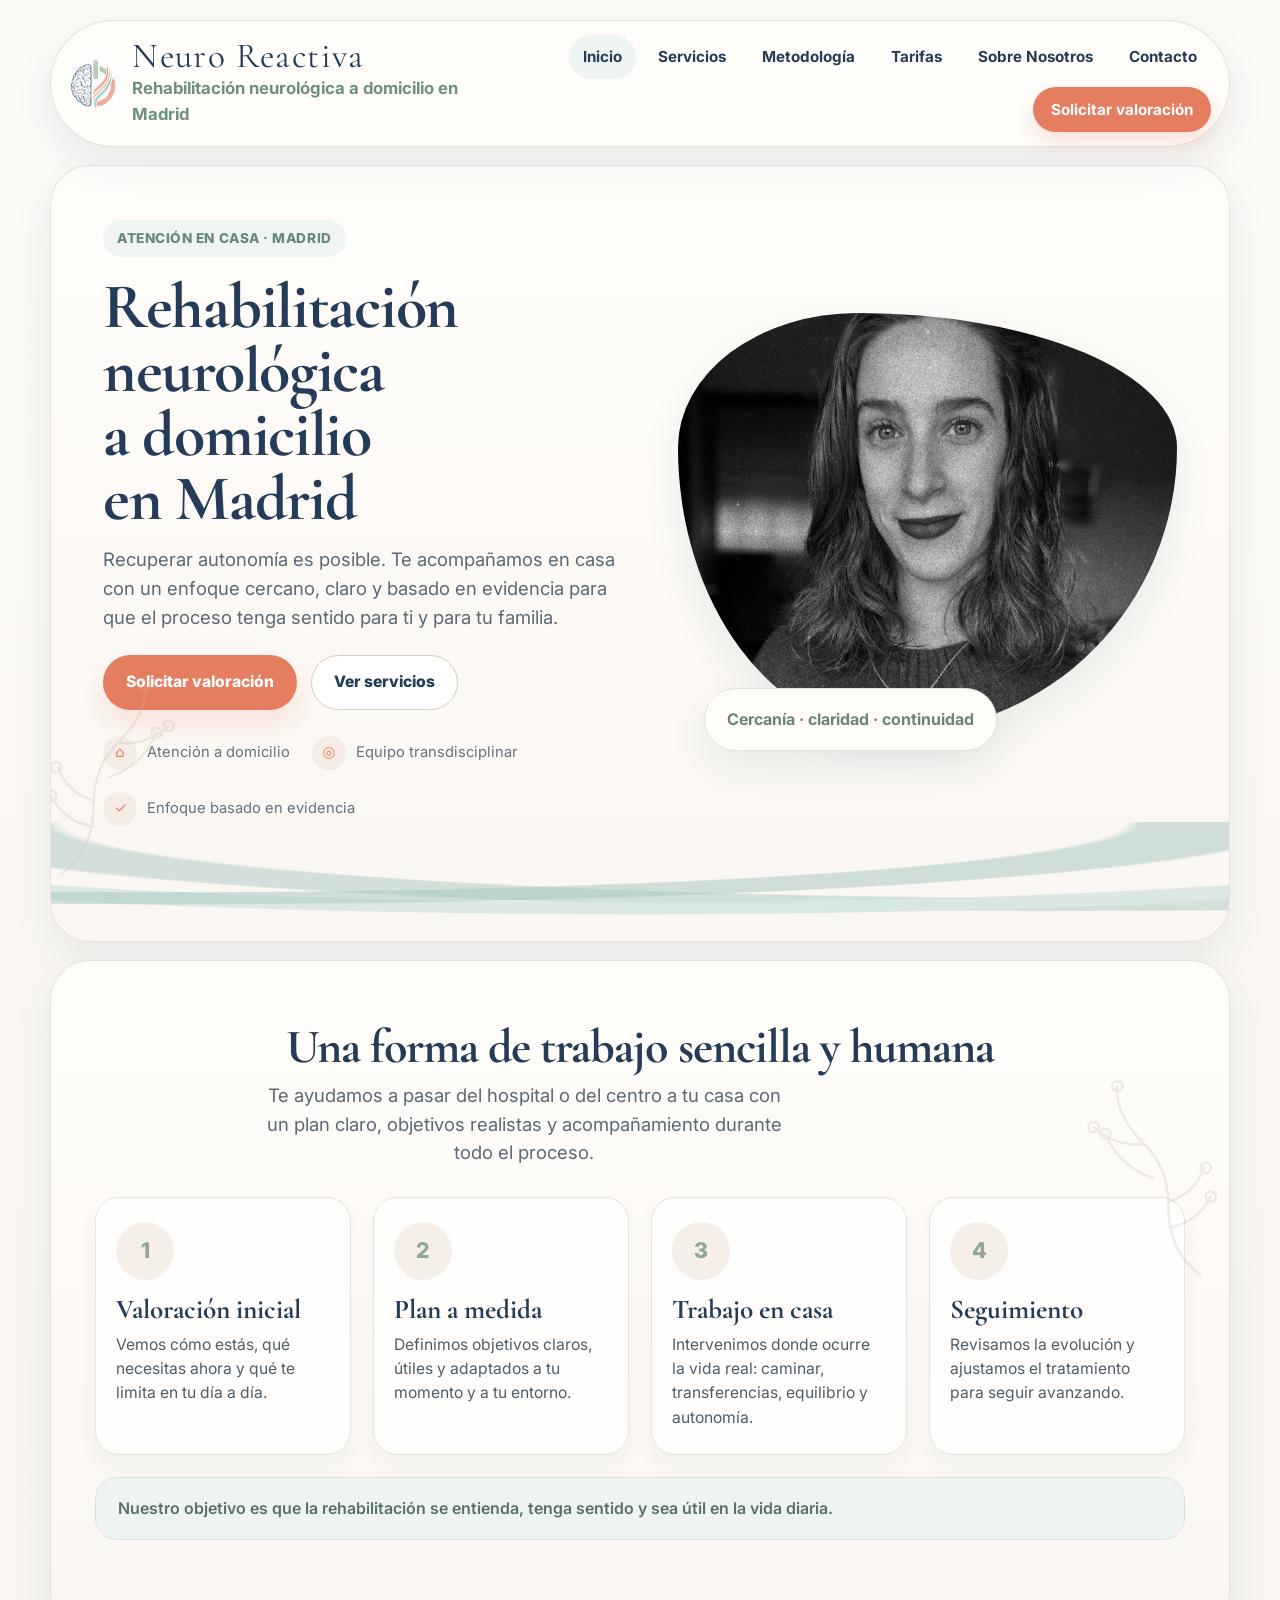
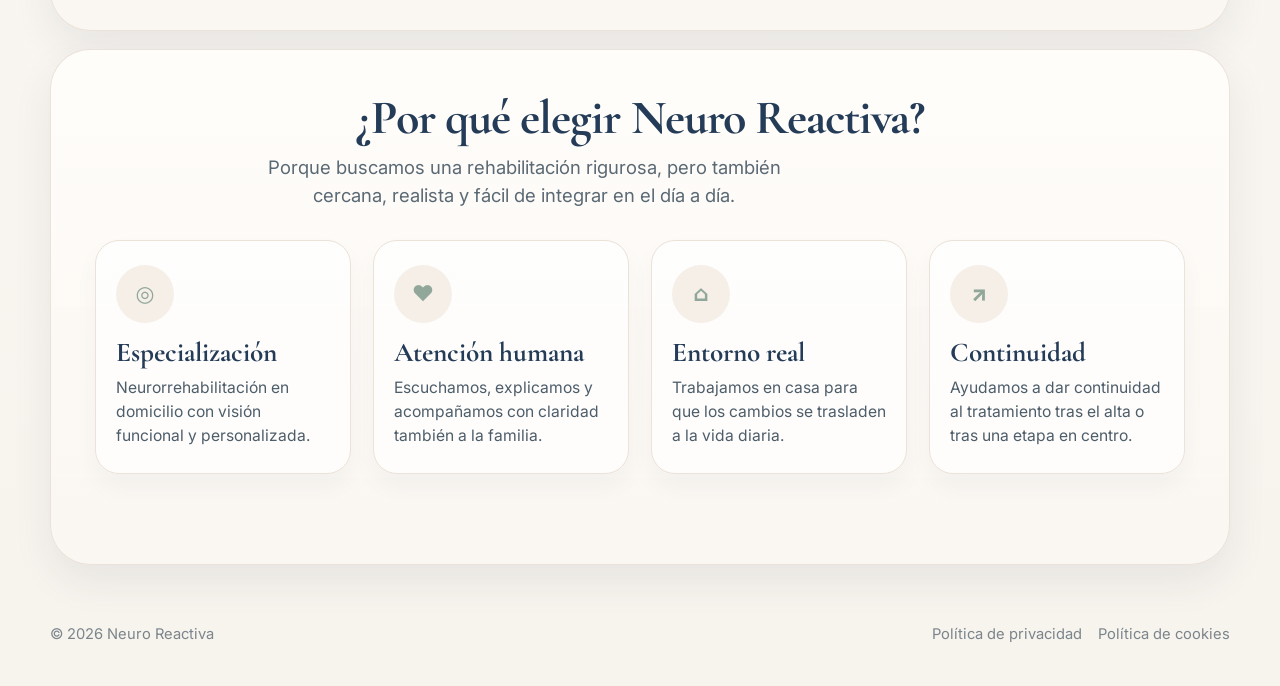
==== index.html @ 894f8223 "Add files via upload" ====
<!doctype html>
<html lang="es">
<head>
  <meta charset="utf-8">
  <meta name="viewport" content="width=device-width, initial-scale=1">
  <title>Inicio | Neuro Reactiva</title>
  <meta name="description" content="Rehabilitación neurológica a domicilio en Madrid. Atención cercana, trabajo transdisciplinar y enfoque basado en evidencia.">
  <link rel="preconnect" href="https://fonts.googleapis.com">
  <link rel="preconnect" href="https://fonts.gstatic.com" crossorigin>
  <link href="https://fonts.googleapis.com/css2?family=Cormorant+Garamond:wght@500;600;700&family=Inter:wght@400;500;600;700;800&display=swap" rel="stylesheet">
  <link rel="stylesheet" href="style.css">
</head>
<body>
  <div class="page-shell">
    
<div class="topbar">
  <a class="brand" href="index.html">
    <img src="logo-neuro-reactiva.png" alt="Logotipo de Neuro Reactiva">
    <div class="brand-copy">
      <div class="brand-title">Neuro Reactiva</div>
      <div class="brand-sub">Rehabilitación neurológica a domicilio en Madrid</div>
    </div>
  </a>
  <nav class="nav-links"><a class="active" href="index.html">Inicio</a><a class="" href="servicios.html">Servicios</a><a class="" href="metodologia.html">Metodología</a><a class="" href="tarifas.html">Tarifas</a><a class="" href="sobre-nosotros.html">Sobre Nosotros</a><a class="" href="contacto.html">Contacto</a><a class="cta " href="solicitar-valoracion.html">Solicitar valoración</a></nav>
</div>

    <main class="container">
<section class="hero">
  <svg class="branch-left" viewBox="0 0 200 260" aria-hidden="true"><g class="branch-line"><path d="M24 240 C52 220, 62 192, 62 156 C62 126, 72 104, 92 84 C114 62, 124 40, 122 18"/><path d="M62 154 C36 146, 26 130, 20 114"/><path d="M62 184 C34 180, 20 164, 12 148"/><path d="M80 126 C106 118, 126 98, 136 74"/><path d="M92 86 C112 88, 132 82, 150 66"/><circle cx="18" cy="114" r="6"/><circle cx="12" cy="148" r="6"/><circle cx="136" cy="74" r="6"/><circle cx="150" cy="66" r="6"/><circle cx="122" cy="18" r="6"/></g></svg>
  <div class="organic-wave"></div>
  <div class="two-col">
    <div>
      <span class="kicker">Atención en casa · Madrid</span>
      <h1>Rehabilitación neurológica a domicilio en Madrid</h1>
      <p class="lead">Recuperar autonomía es posible. Te acompañamos en casa con un enfoque cercano, claro y basado en evidencia para que el proceso tenga sentido para ti y para tu familia.</p>
      <div class="cta-row">
        <a class="btn btn-primary" href="solicitar-valoracion.html">Solicitar valoración</a>
        <a class="btn btn-secondary" href="servicios.html">Ver servicios</a>
      </div>
      <div class="icon-list">
        <div class="icon-item"><span class="icon-dot">⌂</span><span>Atención a domicilio</span></div>
        <div class="icon-item"><span class="icon-dot">◎</span><span>Equipo transdisciplinar</span></div>
        <div class="icon-item"><span class="icon-dot">✓</span><span>Enfoque basado en evidencia</span></div>
      </div>
    </div>
    <div class="photo-card">
      <div class="hero-blob"><img src="olga-guerrero.jpg" alt="Neuro Reactiva, rehabilitación a domicilio"></div>
      <div class="hero-badge">Cercanía · claridad · continuidad</div>
    </div>
  </div>
</section>

<section class="section section-panel page-hero">
  <svg class="branch-right" viewBox="0 0 200 260" aria-hidden="true"><g class="branch-line"><path d="M24 240 C52 220, 62 192, 62 156 C62 126, 72 104, 92 84 C114 62, 124 40, 122 18"/><path d="M62 154 C36 146, 26 130, 20 114"/><path d="M62 184 C34 180, 20 164, 12 148"/><path d="M80 126 C106 118, 126 98, 136 74"/><path d="M92 86 C112 88, 132 82, 150 66"/><circle cx="18" cy="114" r="6"/><circle cx="12" cy="148" r="6"/><circle cx="136" cy="74" r="6"/><circle cx="150" cy="66" r="6"/><circle cx="122" cy="18" r="6"/></g></svg>
  <div class="center-heading">
    <h2 class="page-title">Una forma de trabajo sencilla y humana</h2>
    <p class="page-lead">Te ayudamos a pasar del hospital o del centro a tu casa con un plan claro, objetivos realistas y acompañamiento durante todo el proceso.</p>
  </div>
  <div class="cards-grid cards-4">
    <article class="card"><div class="card-icon">1</div><h3>Valoración inicial</h3><p>Vemos cómo estás, qué necesitas ahora y qué te limita en tu día a día.</p></article>
    <article class="card"><div class="card-icon">2</div><h3>Plan a medida</h3><p>Definimos objetivos claros, útiles y adaptados a tu momento y a tu entorno.</p></article>
    <article class="card"><div class="card-icon">3</div><h3>Trabajo en casa</h3><p>Intervenimos donde ocurre la vida real: caminar, transferencias, equilibrio y autonomía.</p></article>
    <article class="card"><div class="card-icon">4</div><h3>Seguimiento</h3><p>Revisamos la evolución y ajustamos el tratamiento para seguir avanzando.</p></article>
  </div>
  <div class="soft-note">Nuestro objetivo es que la rehabilitación se entienda, tenga sentido y sea útil en la vida diaria.</div>
</section>

<section class="section section-panel page-hero about">
  <div class="center-heading">
    <h2 class="page-title">¿Por qué elegir Neuro Reactiva?</h2>
    <p class="page-lead">Porque buscamos una rehabilitación rigurosa, pero también cercana, realista y fácil de integrar en el día a día.</p>
  </div>
  <div class="cards-grid cards-4">
    <article class="card"><div class="card-icon">◎</div><h3>Especialización</h3><p>Neurorrehabilitación en domicilio con visión funcional y personalizada.</p></article>
    <article class="card"><div class="card-icon">♥</div><h3>Atención humana</h3><p>Escuchamos, explicamos y acompañamos con claridad también a la familia.</p></article>
    <article class="card"><div class="card-icon">⌂</div><h3>Entorno real</h3><p>Trabajamos en casa para que los cambios se trasladen a la vida diaria.</p></article>
    <article class="card"><div class="card-icon">↗</div><h3>Continuidad</h3><p>Ayudamos a dar continuidad al tratamiento tras el alta o tras una etapa en centro.</p></article>
  </div>
</section>
</main>
  </div>
  
<footer class="footer">
  <div class="footer-inner">
    <div>© 2026 Neuro Reactiva</div>
    <div class="footer-links">
      <a href="politica-privacidad.html">Política de privacidad</a>
      <a href="politica-cookies.html">Política de cookies</a>
    </div>
  </div>
</footer>
</body>
</html>
---- style.css ----
:root{
  --bg:#f7f3ed;
  --bg-2:#fbf8f4;
  --panel:#fffdfa;
  --navy:#243c57;
  --navy-soft:#446279;
  --sage:#89a89a;
  --sage-light:#dbe8e2;
  --coral:#e57d60;
  --coral-soft:#f4c8b7;
  --sand:#d5c8b7;
  --line:#e7ddd2;
  --text:#4d5d69;
  --radius:28px;
  --radius-sm:18px;
  --shadow:0 16px 40px rgba(36,60,87,.08);
  --max:1180px;
}
*{box-sizing:border-box}
html{scroll-behavior:smooth}
body{
  margin:0;
  font-family: Inter, system-ui, -apple-system, BlinkMacSystemFont, "Segoe UI", sans-serif;
  color:var(--text);
  background:linear-gradient(180deg,#fcfaf7 0%,#f7f3ed 100%);
  line-height:1.55;
}
a{color:inherit;text-decoration:none}
img{max-width:100%;display:block}
.container{width:min(calc(100% - 40px), var(--max)); margin:0 auto}
.page-shell{padding:20px 0 34px}
.topbar{
  width:min(calc(100% - 40px), var(--max)); margin:0 auto 18px;
  background:rgba(255,253,250,.95); border:1px solid rgba(213,200,183,.55);
  box-shadow: var(--shadow); border-radius: 999px; padding:14px 18px;
  display:flex; align-items:center; justify-content:space-between; gap:20px; position:sticky; top:14px; z-index:20; backdrop-filter: blur(10px);
}
.brand{display:flex; align-items:center; gap:14px; min-width:0}
.brand img{width:54px; height:54px; object-fit:contain; border-radius:16px; background:#fff}
.brand-copy{min-width:0}
.brand-title{font-family: "Cormorant Garamond", Georgia, serif; font-size:2.2rem; line-height:0.9; color:var(--navy); margin:0; letter-spacing:.04em}
.brand-sub{font-size:1.05rem; color:#6d9181; font-weight:700; margin-top:4px}
.nav-links{display:flex; align-items:center; gap:8px; flex-wrap:wrap; justify-content:flex-end}
.nav-links a{padding:10px 14px; border-radius:999px; font-size:.95rem; font-weight:700; color:var(--navy)}
.nav-links a.active{background:#eef4f1; color:var(--navy)}
.nav-links .cta{background:var(--coral); color:white; padding:11px 18px; box-shadow:0 10px 20px rgba(229,125,96,.22)}
.nav-links .cta.active{background:var(--coral); color:white}
.hero, .section-panel{
  background: linear-gradient(180deg, rgba(255,253,250,.95), rgba(250,246,241,.96));
  border:1px solid rgba(231,221,210,.8); border-radius:40px; position:relative; overflow:hidden; box-shadow:var(--shadow);
}
.hero{padding:54px 52px 115px; min-height:620px}
.organic-wave{position:absolute; left:0; right:0; bottom:-1px; height:120px; background:
  radial-gradient(140% 120px at 10% 0, transparent 58%, rgba(171,201,194,.55) 59%, rgba(171,201,194,.55) 68%, transparent 69%),
  radial-gradient(130% 120px at 50% 10px, transparent 58%, rgba(217,231,227,.95) 59%, rgba(217,231,227,.95) 68%, transparent 69%),
  radial-gradient(150% 130px at 88% 0, transparent 58%, rgba(189,212,204,.65) 59%, rgba(189,212,204,.65) 68%, transparent 69%);
}
.branch-left,.branch-right{
  position:absolute; width:170px; opacity:.26; pointer-events:none;
}
.branch-left{left:-10px; bottom:50px}
.branch-right{right:8px; top:110px; transform:scaleX(-1)}
.branch-line, .branch-line *{stroke:#c6b8a8; fill:none; stroke-width:3; stroke-linecap:round; stroke-linejoin:round}
.kicker{display:inline-block; padding:8px 14px; border-radius:999px; background:#eff5f1; color:#698a7b; font-size:.85rem; font-weight:800; letter-spacing:.04em; text-transform:uppercase}
.two-col{display:grid; grid-template-columns: 1.03fr .97fr; gap:46px; align-items:center}
.hero h1, .page-title{font-family:"Cormorant Garamond", Georgia, serif; color:var(--navy); line-height:1; letter-spacing:-.02em; margin:18px 0 14px}
.hero h1{font-size:4rem; max-width:10ch}
.hero p.lead, .page-lead{font-size:1.16rem; max-width:33rem; color:#5a6974; margin:0 0 24px}
.cta-row{display:flex; gap:14px; flex-wrap:wrap; margin:24px 0 26px}
.btn{display:inline-flex; align-items:center; justify-content:center; gap:10px; border-radius:999px; padding:14px 22px; font-weight:800; font-size:.98rem; transition:.2s ease; border:1px solid transparent}
.btn-primary{background:var(--coral); color:#fff; box-shadow:0 14px 28px rgba(229,125,96,.18)}
.btn-secondary{background:#fff; color:var(--navy); border-color:#d8cdc1}
.icon-list{display:flex; gap:22px; flex-wrap:wrap}
.icon-item{display:flex; align-items:center; gap:10px; font-size:.92rem; color:#65727b}
.icon-dot{width:34px; height:34px; border-radius:50%; background:#f5ece6; display:grid; place-items:center; color:var(--coral)}
.photo-card{position:relative}
.hero-blob{
  height:420px; border-radius: 36% 64% 57% 43% / 32% 32% 68% 68%; overflow:hidden; background:#efe8df; position:relative; box-shadow:var(--shadow)
}
.hero-blob img{width:100%; height:100%; object-fit:cover; object-position:center}
.hero-badge{position:absolute; left:26px; bottom:-18px; background:#fffdf9; border:1px solid #eadfd4; border-radius:999px; padding:18px 22px; font-weight:700; color:#6a8678; box-shadow:var(--shadow)}
.section{margin-top:18px}
.page-hero{padding:44px 44px 90px}
.page-title{font-size:3rem}
.center-heading{text-align:center; max-width:760px; margin:0 auto 30px}
.center-heading .page-title{margin-bottom:10px}
.cards-grid{display:grid; gap:22px}
.cards-5{grid-template-columns: repeat(5, 1fr)}
.cards-4{grid-template-columns: repeat(4,1fr)}
.cards-3{grid-template-columns: repeat(3,1fr)}
.card{
  background:rgba(255,255,255,.72); border:1px solid #ebe2d8; border-radius:24px; padding:24px 20px; box-shadow:0 12px 24px rgba(36,60,87,.04)
}
.card-icon{width:58px; height:58px; border-radius:50%; background:#f5efe8; display:grid; place-items:center; margin-bottom:16px; color:#90a79a; font-size:1.35rem; font-weight:800}
.card h3{font-family:"Cormorant Garamond", Georgia, serif; color:var(--navy); font-size:1.7rem; line-height:1.05; margin:0 0 8px}
.card p{margin:0; font-size:.98rem}
.soft-note{margin-top:22px; padding:18px 22px; border-radius:22px; background:#eef4f1; border:1px solid #d8e4de; color:#587167; font-weight:600}
.path-wrap{padding:10px 4px 4px}
.path-row{display:grid; grid-template-columns: repeat(4, 1fr); gap:18px; align-items:start; position:relative; margin-bottom:28px}
.path-line{position:absolute; left:8%; right:8%; top:34px; height:2px; background:linear-gradient(90deg, #8eb0a1 0%, #8eb0a1 100%); z-index:0}
.path-line:before,.path-line:after{content:""; position:absolute; width:32px; height:32px; border:2px solid #8eb0a1; border-radius:50%; top:-15px; background:#fdfbf8}
.path-line:before{left:-6px}
.path-line:after{right:-6px}
.step{position:relative; z-index:1; text-align:center; padding-top:4px}
.step-badge{width:48px; height:48px; border-radius:50%; background:#fff; border:3px solid #8eb0a1; color:var(--navy); font-weight:800; display:grid; place-items:center; margin:0 auto 14px}
.step h3{font-family:"Cormorant Garamond", Georgia, serif; color:var(--navy); font-size:1.5rem; margin:0 0 8px}
.step p{max-width:16ch; margin:0 auto}
.areas-row{display:grid; grid-template-columns: repeat(4, 1fr); gap:16px; margin-top:14px}
.area{padding:18px 16px; border-radius:20px; background:#fffdf9; border:1px solid #e8dfd5}
.area strong{display:block; color:var(--navy); margin:0 0 6px}
.area span{font-size:.94rem}
.price-row{display:grid; grid-template-columns: repeat(3,1fr); gap:22px}
.price-card{padding:28px 20px; text-align:center}
.price-card .label{display:block; color:#697a80; font-size:.98rem; font-weight:700; margin-bottom:10px}
.price-card .price{font-family:"Cormorant Garamond", Georgia, serif; color:var(--navy); font-size:4rem; line-height:1; display:block}
.price-card .sub{font-size:1rem; color:#697a80}
.center-cta{text-align:center; margin-top:22px}
.stats-row{display:grid; grid-template-columns: 340px 1fr; gap:34px; align-items:center}
.profile-blob{background:#efe6dc; border-radius:38% 62% 61% 39% / 39% 39% 61% 61%; overflow:hidden; height:430px; position:relative}
.profile-blob img{width:100%; height:100%; object-fit:cover; object-position:center top}
.about h2{font-family:"Cormorant Garamond", Georgia, serif; color:var(--navy); font-size:3rem; line-height:1.02; margin:0 0 10px}
.about .role{color:#6d8e80; font-size:1.12rem; font-weight:700; margin-bottom:12px}
.stats-mini{display:grid; grid-template-columns: repeat(3,1fr); gap:14px; margin-top:24px}
.stat-box{background:rgba(255,255,255,.76); border:1px solid #eadfd3; border-radius:22px; padding:22px 16px; text-align:center}
.stat-num{display:block; font-family:"Cormorant Garamond", Georgia, serif; color:var(--navy); font-size:2.7rem; line-height:1}
.stat-label{display:block; font-size:.95rem; margin-top:6px}
.contact-grid{display:grid; grid-template-columns: .9fr 1.1fr; gap:24px}
.info-stack{display:grid; gap:14px}
.info-box{background:#fffdf9; border:1px solid #eadfd3; border-radius:22px; padding:18px 18px}
.info-box strong{display:block; color:var(--navy)}
.form-card{background:#fffdf9; border:1px solid #eadfd3; border-radius:26px; padding:24px}
.form-grid{display:grid; gap:14px}
.form-row-2{display:grid; grid-template-columns:1fr 1fr; gap:12px}
input, textarea, select{width:100%; border:1px solid #e2d7ca; background:#fff; border-radius:14px; padding:14px 14px; font:inherit; color:#485862}
textarea{min-height:130px; resize:vertical}
.footer{padding:24px 0 40px}
.footer-inner{display:flex; align-items:center; justify-content:space-between; gap:16px; font-size:.92rem; color:#7b858c; width:min(calc(100% - 40px), var(--max)); margin:0 auto}
.footer-links{display:flex; gap:16px; flex-wrap:wrap}
.small-legal{font-size:.95rem; max-width:860px}
.small-legal h1{font-family:"Cormorant Garamond", Georgia, serif; color:var(--navy); font-size:3rem; margin:0 0 10px}
.small-legal h2{font-family:"Cormorant Garamond", Georgia, serif; color:var(--navy); font-size:2rem; margin:28px 0 8px}
.small-legal p, .small-legal li{font-size:1rem}
@media (max-width: 1120px){
  .cards-5{grid-template-columns: repeat(3,1fr)}
  .cards-4{grid-template-columns: repeat(2,1fr)}
  .areas-row,.price-row{grid-template-columns: repeat(2,1fr)}
  .stats-row,.contact-grid,.two-col{grid-template-columns:1fr}
  .profile-blob{height:360px; max-width:420px}
}
@media (max-width: 860px){
  .topbar{border-radius:28px; padding:16px; flex-direction:column; align-items:stretch}
  .brand{justify-content:center}
  .brand-title{font-size:1.8rem}
  .brand-sub{font-size:.95rem; text-align:center}
  .nav-links{justify-content:center}
  .hero,.page-hero{padding:32px 24px 88px}
  .hero h1{font-size:3.1rem}
  .page-title{font-size:2.55rem}
  .cards-5,.cards-4,.cards-3,.price-row,.areas-row,.stats-mini{grid-template-columns:1fr}
  .path-row{grid-template-columns:1fr; gap:26px}
  .path-line{left:50%; right:auto; width:2px; height:calc(100% - 50px); top:34px; bottom:20px; transform:translateX(-50%)}
  .path-line:before,.path-line:after{left:-15px; right:auto}
  .path-line:after{bottom:-2px; top:auto}
  .step p{max-width:28ch}
  .form-row-2{grid-template-columns:1fr}
}
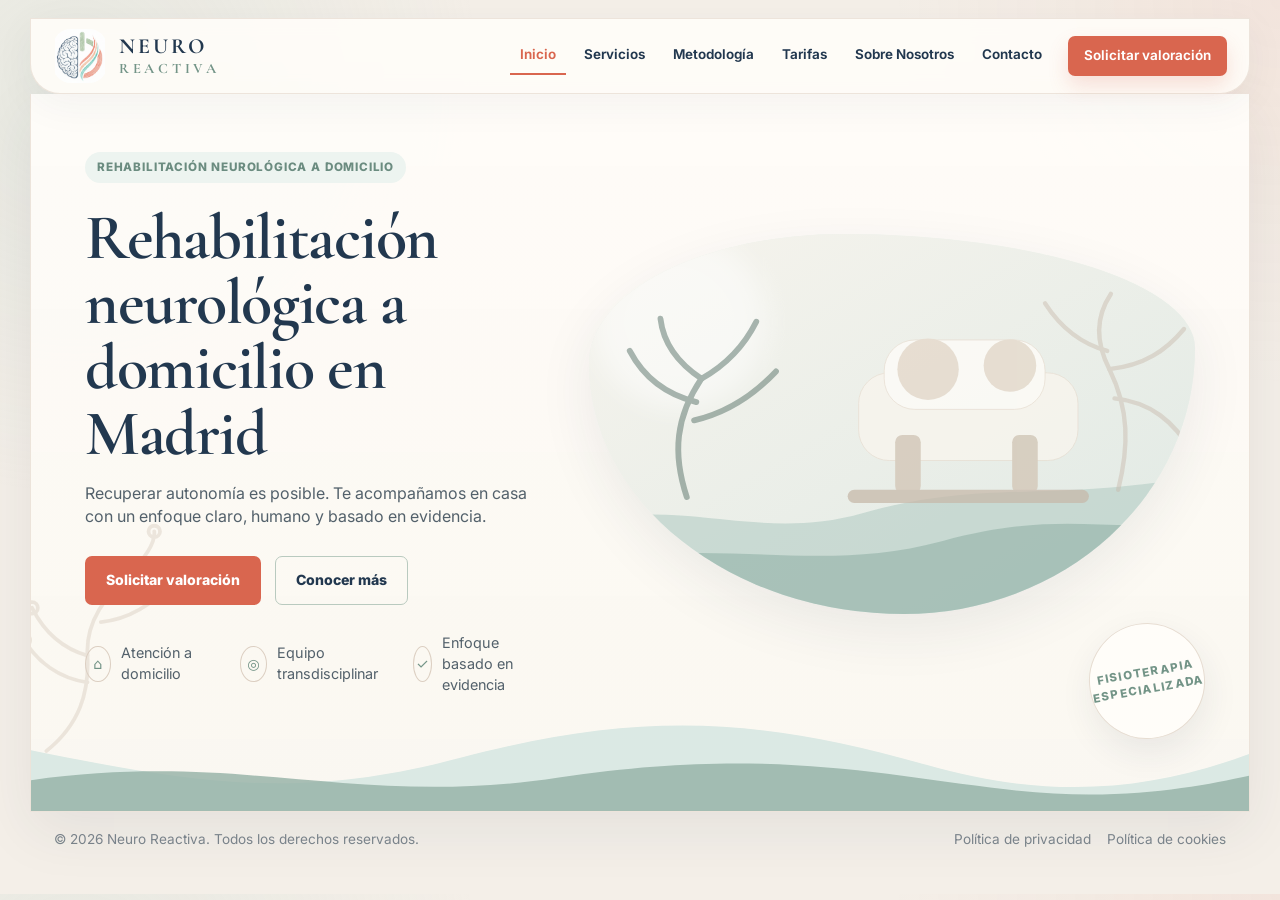
==== commit ac0827ec: "Add files via upload" ====
--- a/index.html
+++ b/index.html
@@ -1,93 +1,64 @@
 <!doctype html>
 <html lang="es">
 <head>
-  <meta charset="utf-8">
-  <meta name="viewport" content="width=device-width, initial-scale=1">
-  <title>Inicio | Neuro Reactiva</title>
-  <meta name="description" content="Rehabilitación neurológica a domicilio en Madrid. Atención cercana, trabajo transdisciplinar y enfoque basado en evidencia.">
-  <link rel="preconnect" href="https://fonts.googleapis.com">
-  <link rel="preconnect" href="https://fonts.gstatic.com" crossorigin>
-  <link href="https://fonts.googleapis.com/css2?family=Cormorant+Garamond:wght@500;600;700&family=Inter:wght@400;500;600;700;800&display=swap" rel="stylesheet">
-  <link rel="stylesheet" href="style.css">
+<meta charset="utf-8">
+<meta name="viewport" content="width=device-width, initial-scale=1">
+<title>Inicio | Neuro Reactiva</title>
+<meta name="description" content="Rehabilitación neurológica a domicilio en Madrid. Atención cercana, equipo transdisciplinar y enfoque basado en evidencia.">
+<link rel="preconnect" href="https://fonts.googleapis.com">
+<link rel="preconnect" href="https://fonts.gstatic.com" crossorigin>
+<link href="https://fonts.googleapis.com/css2?family=Cormorant+Garamond:wght@500;600;700&family=Inter:wght@400;500;600;700;800&display=swap" rel="stylesheet">
+<link rel="stylesheet" href="style.css">
 </head>
 <body>
-  <div class="page-shell">
-    
-<div class="topbar">
-  <a class="brand" href="index.html">
-    <img src="logo-neuro-reactiva.png" alt="Logotipo de Neuro Reactiva">
-    <div class="brand-copy">
-      <div class="brand-title">Neuro Reactiva</div>
-      <div class="brand-sub">Rehabilitación neurológica a domicilio en Madrid</div>
-    </div>
-  </a>
-  <nav class="nav-links"><a class="active" href="index.html">Inicio</a><a class="" href="servicios.html">Servicios</a><a class="" href="metodologia.html">Metodología</a><a class="" href="tarifas.html">Tarifas</a><a class="" href="sobre-nosotros.html">Sobre Nosotros</a><a class="" href="contacto.html">Contacto</a><a class="cta " href="solicitar-valoracion.html">Solicitar valoración</a></nav>
-</div>
-
-    <main class="container">
-<section class="hero">
-  <svg class="branch-left" viewBox="0 0 200 260" aria-hidden="true"><g class="branch-line"><path d="M24 240 C52 220, 62 192, 62 156 C62 126, 72 104, 92 84 C114 62, 124 40, 122 18"/><path d="M62 154 C36 146, 26 130, 20 114"/><path d="M62 184 C34 180, 20 164, 12 148"/><path d="M80 126 C106 118, 126 98, 136 74"/><path d="M92 86 C112 88, 132 82, 150 66"/><circle cx="18" cy="114" r="6"/><circle cx="12" cy="148" r="6"/><circle cx="136" cy="74" r="6"/><circle cx="150" cy="66" r="6"/><circle cx="122" cy="18" r="6"/></g></svg>
-  <div class="organic-wave"></div>
-  <div class="two-col">
-    <div>
-      <span class="kicker">Atención en casa · Madrid</span>
-      <h1>Rehabilitación neurológica a domicilio en Madrid</h1>
-      <p class="lead">Recuperar autonomía es posible. Te acompañamos en casa con un enfoque cercano, claro y basado en evidencia para que el proceso tenga sentido para ti y para tu familia.</p>
-      <div class="cta-row">
-        <a class="btn btn-primary" href="solicitar-valoracion.html">Solicitar valoración</a>
-        <a class="btn btn-secondary" href="servicios.html">Ver servicios</a>
+<div class="site">
+<header class="nav">
+      <a class="brand" href="index.html">
+        <img src="logo-neuro-reactiva.png" alt="Neuro Reactiva">
+        <div class="brand-name">Neuro<span>Reactiva</span></div>
+      </a>
+      <nav class="links"><a href="index.html" class="active">Inicio</a><a href="servicios.html" class="">Servicios</a><a href="metodologia.html" class="">Metodología</a><a href="tarifas.html" class="">Tarifas</a><a href="sobre-nosotros.html" class="">Sobre Nosotros</a><a href="contacto.html" class="">Contacto</a><a href="solicitar-valoracion.html" class="cta ">Solicitar valoración</a></nav>
+    </header>
+<main><section class="panel">
+  <svg class="botanical" viewBox="0 0 220 260" aria-hidden="true">
+      <path d="M35 240 C70 212, 80 178, 78 140 C76 103, 98 78, 122 54 C142 34, 149 20, 148 10"/>
+      <path d="M78 140 C50 132, 31 112, 20 90"/>
+      <path d="M78 168 C48 164, 25 146, 12 124"/>
+      <path d="M92 105 C122 102, 148 85, 168 62"/>
+      <path d="M110 68 C138 76, 166 72, 194 54"/>
+      <circle cx="20" cy="90" r="6"/><circle cx="12" cy="124" r="6"/>
+      <circle cx="168" cy="62" r="6"/><circle cx="194" cy="54" r="6"/><circle cx="148" cy="10" r="6"/>
+    </svg><div class="wave"><svg viewBox="0 0 1200 130" preserveAspectRatio="none">
+      <path d="M0 62 C160 98 264 118 424 70 C600 18 720 26 882 78 C1000 116 1100 108 1200 66 L1200 130 L0 130 Z" fill="#dbe9e4"/>
+      <path d="M0 95 C210 62 320 126 520 92 C722 58 830 88 960 105 C1070 120 1150 102 1200 90 L1200 130 L0 130 Z" fill="#96b2a8" opacity=".82"/>
+    </svg></div>
+  <div class="panel-inner">
+    <div class="hero-grid">
+      <div class="hero-copy">
+        <span class="kicker">Rehabilitación neurológica a domicilio</span>
+        <h1>Rehabilitación neurológica a domicilio en Madrid</h1>
+        <p class="lead">Recuperar autonomía es posible. Te acompañamos en casa con un enfoque claro, humano y basado en evidencia.</p>
+        <div class="actions">
+          <a class="btn primary" href="solicitar-valoracion.html">Solicitar valoración</a>
+          <a class="btn secondary" href="servicios.html">Conocer más</a>
+        </div>
+        <div class="mini-row">
+          <div class="mini"><span class="ico">⌂</span><span>Atención a domicilio</span></div>
+          <div class="mini"><span class="ico">◎</span><span>Equipo transdisciplinar</span></div>
+          <div class="mini"><span class="ico">✓</span><span>Enfoque basado en evidencia</span></div>
+        </div>
       </div>
-      <div class="icon-list">
-        <div class="icon-item"><span class="icon-dot">⌂</span><span>Atención a domicilio</span></div>
-        <div class="icon-item"><span class="icon-dot">◎</span><span>Equipo transdisciplinar</span></div>
-        <div class="icon-item"><span class="icon-dot">✓</span><span>Enfoque basado en evidencia</span></div>
+      <div class="hero-img">
+        <img src="hero-room.svg" alt="Entorno de rehabilitación en casa">
       </div>
     </div>
-    <div class="photo-card">
-      <div class="hero-blob"><img src="olga-guerrero.jpg" alt="Neuro Reactiva, rehabilitación a domicilio"></div>
-      <div class="hero-badge">Cercanía · claridad · continuidad</div>
-    </div>
+    <div class="round-seal">Fisioterapia especializada</div>
   </div>
-</section>
-
-<section class="section section-panel page-hero">
-  <svg class="branch-right" viewBox="0 0 200 260" aria-hidden="true"><g class="branch-line"><path d="M24 240 C52 220, 62 192, 62 156 C62 126, 72 104, 92 84 C114 62, 124 40, 122 18"/><path d="M62 154 C36 146, 26 130, 20 114"/><path d="M62 184 C34 180, 20 164, 12 148"/><path d="M80 126 C106 118, 126 98, 136 74"/><path d="M92 86 C112 88, 132 82, 150 66"/><circle cx="18" cy="114" r="6"/><circle cx="12" cy="148" r="6"/><circle cx="136" cy="74" r="6"/><circle cx="150" cy="66" r="6"/><circle cx="122" cy="18" r="6"/></g></svg>
-  <div class="center-heading">
-    <h2 class="page-title">Una forma de trabajo sencilla y humana</h2>
-    <p class="page-lead">Te ayudamos a pasar del hospital o del centro a tu casa con un plan claro, objetivos realistas y acompañamiento durante todo el proceso.</p>
-  </div>
-  <div class="cards-grid cards-4">
-    <article class="card"><div class="card-icon">1</div><h3>Valoración inicial</h3><p>Vemos cómo estás, qué necesitas ahora y qué te limita en tu día a día.</p></article>
-    <article class="card"><div class="card-icon">2</div><h3>Plan a medida</h3><p>Definimos objetivos claros, útiles y adaptados a tu momento y a tu entorno.</p></article>
-    <article class="card"><div class="card-icon">3</div><h3>Trabajo en casa</h3><p>Intervenimos donde ocurre la vida real: caminar, transferencias, equilibrio y autonomía.</p></article>
-    <article class="card"><div class="card-icon">4</div><h3>Seguimiento</h3><p>Revisamos la evolución y ajustamos el tratamiento para seguir avanzando.</p></article>
-  </div>
-  <div class="soft-note">Nuestro objetivo es que la rehabilitación se entienda, tenga sentido y sea útil en la vida diaria.</div>
-</section>
-
-<section class="section section-panel page-hero about">
-  <div class="center-heading">
-    <h2 class="page-title">¿Por qué elegir Neuro Reactiva?</h2>
-    <p class="page-lead">Porque buscamos una rehabilitación rigurosa, pero también cercana, realista y fácil de integrar en el día a día.</p>
-  </div>
-  <div class="cards-grid cards-4">
-    <article class="card"><div class="card-icon">◎</div><h3>Especialización</h3><p>Neurorrehabilitación en domicilio con visión funcional y personalizada.</p></article>
-    <article class="card"><div class="card-icon">♥</div><h3>Atención humana</h3><p>Escuchamos, explicamos y acompañamos con claridad también a la familia.</p></article>
-    <article class="card"><div class="card-icon">⌂</div><h3>Entorno real</h3><p>Trabajamos en casa para que los cambios se trasladen a la vida diaria.</p></article>
-    <article class="card"><div class="card-icon">↗</div><h3>Continuidad</h3><p>Ayudamos a dar continuidad al tratamiento tras el alta o tras una etapa en centro.</p></article>
-  </div>
-</section>
-</main>
-  </div>
-  
+</section></main>
+</div>
 <footer class="footer">
-  <div class="footer-inner">
-    <div>© 2026 Neuro Reactiva</div>
-    <div class="footer-links">
-      <a href="politica-privacidad.html">Política de privacidad</a>
-      <a href="politica-cookies.html">Política de cookies</a>
-    </div>
-  </div>
-</footer>
+      <span>© 2026 Neuro Reactiva. Todos los derechos reservados.</span>
+      <span><a href="politica-privacidad.html">Política de privacidad</a><a href="politica-cookies.html">Política de cookies</a></span>
+    </footer>
 </body>
 </html>
--- a/style.css
+++ b/style.css
@@ -1,167 +1,487 @@
 
 :root{
-  --bg:#f7f3ed;
-  --bg-2:#fbf8f4;
-  --panel:#fffdfa;
-  --navy:#243c57;
-  --navy-soft:#446279;
-  --sage:#89a89a;
-  --sage-light:#dbe8e2;
-  --coral:#e57d60;
-  --coral-soft:#f4c8b7;
-  --sand:#d5c8b7;
+  --paper:#fbf8f3;
+  --paper2:#f4efe8;
+  --ink:#22384f;
+  --muted:#5d6872;
+  --sage:#739487;
+  --sage2:#b8d0c7;
+  --sage3:#e6f0eb;
+  --terracotta:#d9664f;
+  --sand:#c9bba9;
   --line:#e7ddd2;
-  --text:#4d5d69;
-  --radius:28px;
-  --radius-sm:18px;
-  --shadow:0 16px 40px rgba(36,60,87,.08);
-  --max:1180px;
+  --white:#fffdf9;
+  --shadow: 0 18px 55px rgba(34,56,79,.08);
+  --r: 28px;
+  --max: 1220px;
 }
 *{box-sizing:border-box}
 html{scroll-behavior:smooth}
 body{
   margin:0;
+  background:
+    radial-gradient(circle at 6% 10%, rgba(184,208,199,.22), transparent 28%),
+    radial-gradient(circle at 100% 0%, rgba(217,102,79,.08), transparent 25%),
+    var(--paper2);
+  color:var(--muted);
   font-family: Inter, system-ui, -apple-system, BlinkMacSystemFont, "Segoe UI", sans-serif;
-  color:var(--text);
-  background:linear-gradient(180deg,#fcfaf7 0%,#f7f3ed 100%);
-  line-height:1.55;
-}
-a{color:inherit;text-decoration:none}
+  line-height:1.45;
+}
+a{text-decoration:none;color:inherit}
 img{max-width:100%;display:block}
-.container{width:min(calc(100% - 40px), var(--max)); margin:0 auto}
-.page-shell{padding:20px 0 34px}
-.topbar{
-  width:min(calc(100% - 40px), var(--max)); margin:0 auto 18px;
-  background:rgba(255,253,250,.95); border:1px solid rgba(213,200,183,.55);
-  box-shadow: var(--shadow); border-radius: 999px; padding:14px 18px;
-  display:flex; align-items:center; justify-content:space-between; gap:20px; position:sticky; top:14px; z-index:20; backdrop-filter: blur(10px);
-}
-.brand{display:flex; align-items:center; gap:14px; min-width:0}
-.brand img{width:54px; height:54px; object-fit:contain; border-radius:16px; background:#fff}
-.brand-copy{min-width:0}
-.brand-title{font-family: "Cormorant Garamond", Georgia, serif; font-size:2.2rem; line-height:0.9; color:var(--navy); margin:0; letter-spacing:.04em}
-.brand-sub{font-size:1.05rem; color:#6d9181; font-weight:700; margin-top:4px}
-.nav-links{display:flex; align-items:center; gap:8px; flex-wrap:wrap; justify-content:flex-end}
-.nav-links a{padding:10px 14px; border-radius:999px; font-size:.95rem; font-weight:700; color:var(--navy)}
-.nav-links a.active{background:#eef4f1; color:var(--navy)}
-.nav-links .cta{background:var(--coral); color:white; padding:11px 18px; box-shadow:0 10px 20px rgba(229,125,96,.22)}
-.nav-links .cta.active{background:var(--coral); color:white}
-.hero, .section-panel{
-  background: linear-gradient(180deg, rgba(255,253,250,.95), rgba(250,246,241,.96));
-  border:1px solid rgba(231,221,210,.8); border-radius:40px; position:relative; overflow:hidden; box-shadow:var(--shadow);
-}
-.hero{padding:54px 52px 115px; min-height:620px}
-.organic-wave{position:absolute; left:0; right:0; bottom:-1px; height:120px; background:
-  radial-gradient(140% 120px at 10% 0, transparent 58%, rgba(171,201,194,.55) 59%, rgba(171,201,194,.55) 68%, transparent 69%),
-  radial-gradient(130% 120px at 50% 10px, transparent 58%, rgba(217,231,227,.95) 59%, rgba(217,231,227,.95) 68%, transparent 69%),
-  radial-gradient(150% 130px at 88% 0, transparent 58%, rgba(189,212,204,.65) 59%, rgba(189,212,204,.65) 68%, transparent 69%);
-}
-.branch-left,.branch-right{
-  position:absolute; width:170px; opacity:.26; pointer-events:none;
-}
-.branch-left{left:-10px; bottom:50px}
-.branch-right{right:8px; top:110px; transform:scaleX(-1)}
-.branch-line, .branch-line *{stroke:#c6b8a8; fill:none; stroke-width:3; stroke-linecap:round; stroke-linejoin:round}
-.kicker{display:inline-block; padding:8px 14px; border-radius:999px; background:#eff5f1; color:#698a7b; font-size:.85rem; font-weight:800; letter-spacing:.04em; text-transform:uppercase}
-.two-col{display:grid; grid-template-columns: 1.03fr .97fr; gap:46px; align-items:center}
-.hero h1, .page-title{font-family:"Cormorant Garamond", Georgia, serif; color:var(--navy); line-height:1; letter-spacing:-.02em; margin:18px 0 14px}
-.hero h1{font-size:4rem; max-width:10ch}
-.hero p.lead, .page-lead{font-size:1.16rem; max-width:33rem; color:#5a6974; margin:0 0 24px}
-.cta-row{display:flex; gap:14px; flex-wrap:wrap; margin:24px 0 26px}
-.btn{display:inline-flex; align-items:center; justify-content:center; gap:10px; border-radius:999px; padding:14px 22px; font-weight:800; font-size:.98rem; transition:.2s ease; border:1px solid transparent}
-.btn-primary{background:var(--coral); color:#fff; box-shadow:0 14px 28px rgba(229,125,96,.18)}
-.btn-secondary{background:#fff; color:var(--navy); border-color:#d8cdc1}
-.icon-list{display:flex; gap:22px; flex-wrap:wrap}
-.icon-item{display:flex; align-items:center; gap:10px; font-size:.92rem; color:#65727b}
-.icon-dot{width:34px; height:34px; border-radius:50%; background:#f5ece6; display:grid; place-items:center; color:var(--coral)}
-.photo-card{position:relative}
-.hero-blob{
-  height:420px; border-radius: 36% 64% 57% 43% / 32% 32% 68% 68%; overflow:hidden; background:#efe8df; position:relative; box-shadow:var(--shadow)
-}
-.hero-blob img{width:100%; height:100%; object-fit:cover; object-position:center}
-.hero-badge{position:absolute; left:26px; bottom:-18px; background:#fffdf9; border:1px solid #eadfd4; border-radius:999px; padding:18px 22px; font-weight:700; color:#6a8678; box-shadow:var(--shadow)}
-.section{margin-top:18px}
-.page-hero{padding:44px 44px 90px}
-.page-title{font-size:3rem}
-.center-heading{text-align:center; max-width:760px; margin:0 auto 30px}
-.center-heading .page-title{margin-bottom:10px}
-.cards-grid{display:grid; gap:22px}
-.cards-5{grid-template-columns: repeat(5, 1fr)}
-.cards-4{grid-template-columns: repeat(4,1fr)}
-.cards-3{grid-template-columns: repeat(3,1fr)}
+.site{
+  width:min(calc(100% - 34px), var(--max));
+  margin:18px auto 0;
+}
+.nav{
+  height:76px;
+  display:flex;
+  align-items:center;
+  justify-content:space-between;
+  gap:22px;
+  padding:0 22px;
+  background:rgba(255,253,249,.9);
+  border:1px solid rgba(231,221,210,.75);
+  border-radius:0 0 30px 30px;
+  box-shadow:0 10px 40px rgba(34,56,79,.05);
+  backdrop-filter: blur(10px);
+  position:sticky;
+  top:0;
+  z-index:20;
+}
+.brand{
+  display:flex;
+  align-items:center;
+  gap:12px;
+  min-width:170px;
+}
+.brand img{width:54px;height:54px;object-fit:contain;border-radius:18px}
+.brand-name{
+  font-family:"Cormorant Garamond", Georgia, serif;
+  color:var(--ink);
+  font-weight:700;
+  letter-spacing:.14em;
+  text-transform:uppercase;
+  font-size:1.35rem;
+  line-height:1;
+}
+.brand-name span{display:block;color:var(--sage);letter-spacing:.26em;font-size:.9rem;margin-top:4px}
+.links{display:flex;align-items:center;justify-content:flex-end;gap:8px;flex-wrap:wrap}
+.links a{
+  font-size:.84rem;
+  color:var(--ink);
+  padding:8px 10px;
+  border-bottom:2px solid transparent;
+  font-weight:650;
+}
+.links a.active{border-color:var(--terracotta);color:var(--terracotta)}
+.links a.cta{
+  background:var(--terracotta);
+  color:white;
+  border-radius:7px;
+  border:0;
+  padding:10px 16px;
+  margin-left:8px;
+  box-shadow:0 10px 20px rgba(217,102,79,.18);
+}
+.panel{
+  position:relative;
+  overflow:hidden;
+  min-height:640px;
+  background:linear-gradient(180deg, rgba(255,253,249,.96), rgba(250,247,241,.98));
+  border:1px solid rgba(231,221,210,.75);
+  border-top:0;
+  box-shadow:var(--shadow);
+}
+.panel-inner{
+  position:relative;
+  z-index:2;
+  padding:58px 54px 116px;
+}
+.botanical{
+  position:absolute;
+  inset:auto auto 40px -18px;
+  width:210px;
+  height:250px;
+  opacity:.24;
+  z-index:1;
+}
+.botanical.right{left:auto;right:-6px;top:140px;bottom:auto;transform:scaleX(-1)}
+.botanical path,.botanical circle{
+  stroke:#bda996;
+  fill:none;
+  stroke-width:4;
+  stroke-linecap:round;
+  stroke-linejoin:round;
+}
+.wave{
+  position:absolute;
+  left:0;right:0;bottom:-1px;
+  height:118px;
+  z-index:0;
+}
+.wave svg{width:100%;height:100%;display:block}
+.kicker{
+  display:inline-block;
+  color:#6b8c80;
+  background:#edf4f0;
+  border-radius:999px;
+  font-size:.73rem;
+  font-weight:800;
+  letter-spacing:.07em;
+  text-transform:uppercase;
+  padding:7px 12px;
+}
+h1,h2,h3{
+  color:var(--ink);
+  font-family:"Cormorant Garamond", Georgia, serif;
+  font-weight:650;
+  margin:0;
+}
+h1{
+  font-size:clamp(2.3rem, 5vw, 4.1rem);
+  line-height:1.02;
+  letter-spacing:-.02em;
+}
+h2{
+  font-size:clamp(2rem, 4vw, 3.2rem);
+  line-height:1.05;
+  letter-spacing:-.015em;
+}
+h3{font-size:1.7rem;line-height:1.08}
+p{margin:0}
+.lead{
+  font-size:1rem;
+  color:#53616b;
+  max-width:34rem;
+}
+.hero-grid{
+  display:grid;
+  grid-template-columns:.86fr 1.14fr;
+  gap:46px;
+  align-items:center;
+}
+.hero-copy{max-width:470px}
+.hero-copy h1{margin:22px 0 16px}
+.actions{display:flex;gap:14px;flex-wrap:wrap;margin:28px 0 28px}
+.btn{
+  display:inline-flex;
+  align-items:center;
+  justify-content:center;
+  border-radius:7px;
+  padding:13px 20px;
+  font-weight:800;
+  font-size:.88rem;
+  border:1px solid transparent;
+  transition:.2s;
+}
+.btn.primary{background:var(--terracotta);color:white}
+.btn.secondary{background:transparent;color:var(--ink);border-color:#b9cabf}
+.hero-img{
+  position:relative;
+  height:380px;
+  border-radius:42% 58% 48% 52% / 34% 30% 70% 66%;
+  overflow:hidden;
+  background:#edf1ec;
+  box-shadow:var(--shadow);
+}
+.hero-img img{width:100%;height:100%;object-fit:cover}
+.round-seal{
+  position:absolute;
+  right:44px;
+  bottom:72px;
+  width:116px;height:116px;
+  background:#fffdf9;
+  border:1px solid #e7ddd2;
+  border-radius:50%;
+  display:grid;
+  place-items:center;
+  text-align:center;
+  color:var(--sage);
+  font-size:.72rem;
+  text-transform:uppercase;
+  letter-spacing:.12em;
+  font-weight:800;
+  transform:rotate(-10deg);
+  box-shadow:0 14px 34px rgba(34,56,79,.08);
+}
+.mini-row{
+  display:grid;
+  grid-template-columns:repeat(3,1fr);
+  gap:26px;
+  max-width:560px;
+}
+.mini{
+  display:flex;align-items:center;gap:10px;
+  color:#53616b;font-size:.9rem;
+}
+.mini .ico{
+  width:36px;height:36px;border-radius:50%;
+  border:1px solid #dccfc2;
+  display:grid;place-items:center;
+  color:var(--sage);
+}
+.center{
+  text-align:center;
+  max-width:740px;
+  margin:0 auto 38px;
+}
+.center h1,.center h2{margin:12px 0 12px}
+.center .lead{margin:0 auto}
+.cards{
+  display:grid;
+  gap:20px;
+}
+.cards.services{grid-template-columns:repeat(5,1fr)}
+.cards.four{grid-template-columns:repeat(4,1fr)}
 .card{
-  background:rgba(255,255,255,.72); border:1px solid #ebe2d8; border-radius:24px; padding:24px 20px; box-shadow:0 12px 24px rgba(36,60,87,.04)
-}
-.card-icon{width:58px; height:58px; border-radius:50%; background:#f5efe8; display:grid; place-items:center; margin-bottom:16px; color:#90a79a; font-size:1.35rem; font-weight:800}
-.card h3{font-family:"Cormorant Garamond", Georgia, serif; color:var(--navy); font-size:1.7rem; line-height:1.05; margin:0 0 8px}
-.card p{margin:0; font-size:.98rem}
-.soft-note{margin-top:22px; padding:18px 22px; border-radius:22px; background:#eef4f1; border:1px solid #d8e4de; color:#587167; font-weight:600}
-.path-wrap{padding:10px 4px 4px}
-.path-row{display:grid; grid-template-columns: repeat(4, 1fr); gap:18px; align-items:start; position:relative; margin-bottom:28px}
-.path-line{position:absolute; left:8%; right:8%; top:34px; height:2px; background:linear-gradient(90deg, #8eb0a1 0%, #8eb0a1 100%); z-index:0}
-.path-line:before,.path-line:after{content:""; position:absolute; width:32px; height:32px; border:2px solid #8eb0a1; border-radius:50%; top:-15px; background:#fdfbf8}
-.path-line:before{left:-6px}
-.path-line:after{right:-6px}
-.step{position:relative; z-index:1; text-align:center; padding-top:4px}
-.step-badge{width:48px; height:48px; border-radius:50%; background:#fff; border:3px solid #8eb0a1; color:var(--navy); font-weight:800; display:grid; place-items:center; margin:0 auto 14px}
-.step h3{font-family:"Cormorant Garamond", Georgia, serif; color:var(--navy); font-size:1.5rem; margin:0 0 8px}
-.step p{max-width:16ch; margin:0 auto}
-.areas-row{display:grid; grid-template-columns: repeat(4, 1fr); gap:16px; margin-top:14px}
-.area{padding:18px 16px; border-radius:20px; background:#fffdf9; border:1px solid #e8dfd5}
-.area strong{display:block; color:var(--navy); margin:0 0 6px}
-.area span{font-size:.94rem}
-.price-row{display:grid; grid-template-columns: repeat(3,1fr); gap:22px}
-.price-card{padding:28px 20px; text-align:center}
-.price-card .label{display:block; color:#697a80; font-size:.98rem; font-weight:700; margin-bottom:10px}
-.price-card .price{font-family:"Cormorant Garamond", Georgia, serif; color:var(--navy); font-size:4rem; line-height:1; display:block}
-.price-card .sub{font-size:1rem; color:#697a80}
-.center-cta{text-align:center; margin-top:22px}
-.stats-row{display:grid; grid-template-columns: 340px 1fr; gap:34px; align-items:center}
-.profile-blob{background:#efe6dc; border-radius:38% 62% 61% 39% / 39% 39% 61% 61%; overflow:hidden; height:430px; position:relative}
-.profile-blob img{width:100%; height:100%; object-fit:cover; object-position:center top}
-.about h2{font-family:"Cormorant Garamond", Georgia, serif; color:var(--navy); font-size:3rem; line-height:1.02; margin:0 0 10px}
-.about .role{color:#6d8e80; font-size:1.12rem; font-weight:700; margin-bottom:12px}
-.stats-mini{display:grid; grid-template-columns: repeat(3,1fr); gap:14px; margin-top:24px}
-.stat-box{background:rgba(255,255,255,.76); border:1px solid #eadfd3; border-radius:22px; padding:22px 16px; text-align:center}
-.stat-num{display:block; font-family:"Cormorant Garamond", Georgia, serif; color:var(--navy); font-size:2.7rem; line-height:1}
-.stat-label{display:block; font-size:.95rem; margin-top:6px}
-.contact-grid{display:grid; grid-template-columns: .9fr 1.1fr; gap:24px}
-.info-stack{display:grid; gap:14px}
-.info-box{background:#fffdf9; border:1px solid #eadfd3; border-radius:22px; padding:18px 18px}
-.info-box strong{display:block; color:var(--navy)}
-.form-card{background:#fffdf9; border:1px solid #eadfd3; border-radius:26px; padding:24px}
-.form-grid{display:grid; gap:14px}
-.form-row-2{display:grid; grid-template-columns:1fr 1fr; gap:12px}
-input, textarea, select{width:100%; border:1px solid #e2d7ca; background:#fff; border-radius:14px; padding:14px 14px; font:inherit; color:#485862}
-textarea{min-height:130px; resize:vertical}
-.footer{padding:24px 0 40px}
-.footer-inner{display:flex; align-items:center; justify-content:space-between; gap:16px; font-size:.92rem; color:#7b858c; width:min(calc(100% - 40px), var(--max)); margin:0 auto}
-.footer-links{display:flex; gap:16px; flex-wrap:wrap}
-.small-legal{font-size:.95rem; max-width:860px}
-.small-legal h1{font-family:"Cormorant Garamond", Georgia, serif; color:var(--navy); font-size:3rem; margin:0 0 10px}
-.small-legal h2{font-family:"Cormorant Garamond", Georgia, serif; color:var(--navy); font-size:2rem; margin:28px 0 8px}
-.small-legal p, .small-legal li{font-size:1rem}
-@media (max-width: 1120px){
-  .cards-5{grid-template-columns: repeat(3,1fr)}
-  .cards-4{grid-template-columns: repeat(2,1fr)}
-  .areas-row,.price-row{grid-template-columns: repeat(2,1fr)}
-  .stats-row,.contact-grid,.two-col{grid-template-columns:1fr}
-  .profile-blob{height:360px; max-width:420px}
-}
-@media (max-width: 860px){
-  .topbar{border-radius:28px; padding:16px; flex-direction:column; align-items:stretch}
-  .brand{justify-content:center}
-  .brand-title{font-size:1.8rem}
-  .brand-sub{font-size:.95rem; text-align:center}
-  .nav-links{justify-content:center}
-  .hero,.page-hero{padding:32px 24px 88px}
-  .hero h1{font-size:3.1rem}
-  .page-title{font-size:2.55rem}
-  .cards-5,.cards-4,.cards-3,.price-row,.areas-row,.stats-mini{grid-template-columns:1fr}
-  .path-row{grid-template-columns:1fr; gap:26px}
-  .path-line{left:50%; right:auto; width:2px; height:calc(100% - 50px); top:34px; bottom:20px; transform:translateX(-50%)}
-  .path-line:before,.path-line:after{left:-15px; right:auto}
-  .path-line:after{bottom:-2px; top:auto}
-  .step p{max-width:28ch}
-  .form-row-2{grid-template-columns:1fr}
-}
+  background:rgba(255,253,249,.72);
+  border:1px solid rgba(231,221,210,.88);
+  border-radius:16px;
+  padding:24px 20px;
+  min-height:188px;
+  box-shadow:0 10px 30px rgba(34,56,79,.035);
+}
+.icon{
+  width:56px;height:56px;border-radius:50%;
+  background:#f2ece4;
+  display:grid;place-items:center;
+  margin:0 auto 18px;
+  color:var(--sage);
+  font-size:1.45rem;
+}
+.card:nth-child(2n) .icon{background:#f7e9e3;color:var(--terracotta)}
+.card h3{text-align:center;font-size:1.55rem;margin-bottom:10px}
+.card p{text-align:center;font-size:.9rem;color:#586672}
+.note{
+  margin:28px auto 0;
+  max-width:920px;
+  border-radius:18px;
+  background:linear-gradient(90deg, #eef5f1, #fbf8f3);
+  border:1px solid #dce8e2;
+  padding:18px 22px;
+  color:#53675f;
+  font-size:.95rem;
+}
+.path{
+  position:relative;
+  margin:24px auto 34px;
+  display:grid;
+  grid-template-columns:repeat(4,1fr);
+  gap:12px;
+  max-width:1020px;
+}
+.path:before{
+  content:"";
+  position:absolute;
+  left:8%;
+  right:8%;
+  top:54px;
+  height:2px;
+  background:var(--sage);
+  opacity:.75;
+  z-index:0;
+}
+.step{
+  position:relative;
+  z-index:1;
+  text-align:center;
+  padding:0 12px;
+}
+.step-num{
+  width:64px;height:64px;border-radius:50%;
+  display:grid;place-items:center;
+  background:#f9f6f0;
+  border:2px solid var(--sage);
+  color:var(--sage);
+  margin:0 auto 12px;
+  font-weight:900;
+}
+.step h3{font-size:1.35rem;margin-bottom:6px}
+.step p{font-size:.86rem;color:#5e6971;max-width:22ch;margin:0 auto}
+.areas-title{text-align:center;margin:32px 0 16px;font-size:1.45rem}
+.areas{
+  display:grid;
+  grid-template-columns:repeat(4,1fr);
+  gap:14px;
+}
+.area{
+  background:#fffdf9;
+  border:1px solid #e7ddd2;
+  border-radius:14px;
+  padding:17px 15px;
+  display:grid;
+  grid-template-columns:44px 1fr;
+  gap:12px;
+  align-items:start;
+}
+.area .area-icon{
+  width:42px;height:42px;border-radius:50%;
+  background:#edf4f0;
+  display:grid;place-items:center;color:var(--sage)
+}
+.area strong{display:block;color:var(--ink);font-size:.96rem;margin-bottom:4px}
+.area span{font-size:.82rem;color:#59656e}
+.bottom-ribbon{
+  position:absolute;left:0;right:0;bottom:0;
+  height:54px;
+  background:#91ada4;
+  display:flex;align-items:center;justify-content:center;
+  color:white;font-weight:750;font-size:.93rem;
+  z-index:3;
+}
+.price-grid{
+  display:grid;
+  grid-template-columns:repeat(3,1fr);
+  gap:22px;
+  max-width:820px;
+  margin:0 auto;
+}
+.price{
+  min-height:210px;
+  text-align:center;
+}
+.price strong{
+  display:block;
+  color:var(--ink);
+  font-family:"Cormorant Garamond", Georgia, serif;
+  font-size:1.5rem;
+  margin-bottom:12px;
+}
+.amount{
+  display:block;
+  color:var(--ink);
+  font-family:"Cormorant Garamond", Georgia, serif;
+  font-size:4.2rem;
+  line-height:1;
+}
+.amount.small{font-size:2rem;margin-top:22px}
+.price span{display:block;color:#5d6872}
+.cta-center{text-align:center;margin-top:28px}
+.about-grid{
+  display:grid;
+  grid-template-columns:430px 1fr;
+  gap:56px;
+  align-items:center;
+}
+.portrait-blob{
+  height:420px;
+  background:#eee7dd;
+  border-radius:45% 55% 60% 40% / 35% 36% 64% 65%;
+  overflow:hidden;
+  box-shadow:var(--shadow);
+}
+.portrait-blob img{width:100%;height:100%;object-fit:cover;object-position:center top}
+.about-text h1{margin:10px 0 6px}
+.role{color:var(--sage);font-weight:800;margin-bottom:18px}
+.signature{
+  color:var(--ink);
+  font-family:"Cormorant Garamond", Georgia, serif;
+  font-size:1.4rem;
+  margin:20px 0;
+  font-style:italic;
+}
+.stats{
+  display:grid;
+  grid-template-columns:repeat(3,1fr);
+  gap:16px;
+  margin-top:24px;
+}
+.stat{
+  background:#fffdf9;
+  border:1px solid #e7ddd2;
+  border-radius:16px;
+  text-align:center;
+  padding:18px 12px;
+}
+.stat b{
+  display:block;
+  font-family:"Cormorant Garamond", Georgia, serif;
+  font-size:2.3rem;
+  color:var(--ink);
+  line-height:1;
+}
+.stat span{font-size:.86rem}
+.contact-grid{
+  display:grid;
+  grid-template-columns:.85fr 1.15fr;
+  gap:44px;
+  align-items:start;
+}
+.info-list{
+  display:grid;gap:12px;margin-top:26px;
+}
+.info{
+  display:grid;
+  grid-template-columns:44px 1fr;
+  gap:12px;
+  align-items:center;
+  background:#eff5f1;
+  border-radius:14px;
+  padding:13px 14px;
+}
+.info b{display:block;color:var(--ink);font-size:.94rem}
+.info span{font-size:.9rem}
+.form{
+  background:#fffdf9;
+  border:1px solid #e7ddd2;
+  border-radius:18px;
+  padding:24px;
+  box-shadow:0 10px 28px rgba(34,56,79,.04);
+}
+.form h2{font-size:2.1rem;margin-bottom:18px}
+.form-grid{display:grid;gap:12px}
+.two{display:grid;grid-template-columns:1fr 1fr;gap:12px}
+input,textarea,select{
+  width:100%;
+  border:1px solid #e1d6ca;
+  border-radius:8px;
+  background:white;
+  padding:13px 14px;
+  font:inherit;
+  color:#53616b;
+}
+textarea{min-height:140px;resize:vertical}
+.footer{
+  width:min(calc(100% - 34px), var(--max));
+  margin:0 auto 26px;
+  padding:18px 24px;
+  display:flex;
+  justify-content:space-between;
+  gap:16px;
+  flex-wrap:wrap;
+  color:#7c858c;
+  font-size:.85rem;
+}
+.footer a{margin-left:16px}
+.legal{
+  max-width:900px;
+  margin:0 auto;
+}
+.legal h1{margin:12px 0 22px}
+.legal h2{font-size:1.7rem;margin:26px 0 8px}
+.legal p,.legal li{font-size:.95rem}
+@media(max-width:1000px){
+  .nav{height:auto;align-items:flex-start;flex-direction:column;border-radius:0 0 22px 22px;padding:16px}
+  .links{justify-content:flex-start}
+  .hero-grid,.about-grid,.contact-grid{grid-template-columns:1fr}
+  .hero-img{height:310px}
+  .round-seal{display:none}
+  .cards.services{grid-template-columns:repeat(2,1fr)}
+  .areas,.cards.four,.price-grid,.stats{grid-template-columns:repeat(2,1fr)}
+  .path{grid-template-columns:1fr}
+  .path:before{left:50%;right:auto;top:32px;bottom:32px;height:auto;width:2px}
+  .step{padding:0 0 18px}
+}
+@media(max-width:640px){
+  .site{width:calc(100% - 18px);margin-top:8px}
+  .panel-inner{padding:34px 22px 96px}
+  .panel{min-height:auto}
+  .links a{font-size:.78rem;padding:7px 8px}
+  h1{font-size:2.45rem}
+  h2{font-size:2.1rem}
+  .mini-row,.cards.services,.cards.four,.areas,.price-grid,.stats,.two{grid-template-columns:1fr}
+  .footer{width:calc(100% - 18px)}
+  .footer a{margin-left:0;margin-right:12px}
+  .portrait-blob{height:340px}
+}
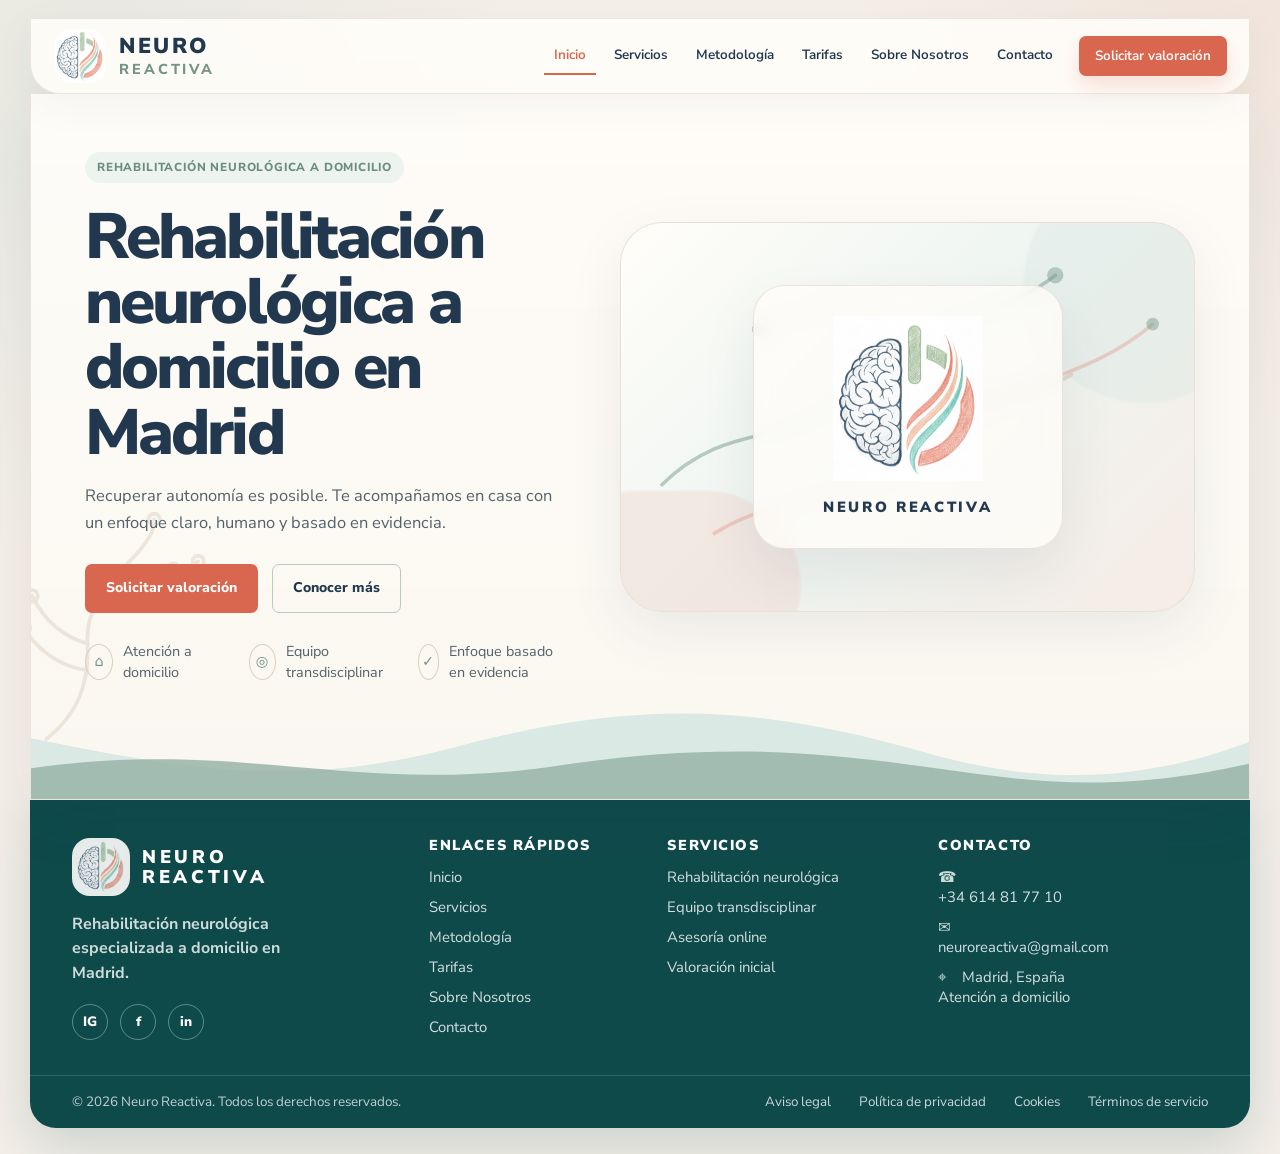
==== commit 35200ed8: "Add files via upload" ====
--- a/index.html
+++ b/index.html
@@ -7,7 +7,7 @@
 <meta name="description" content="Rehabilitación neurológica a domicilio en Madrid. Atención cercana, equipo transdisciplinar y enfoque basado en evidencia.">
 <link rel="preconnect" href="https://fonts.googleapis.com">
 <link rel="preconnect" href="https://fonts.gstatic.com" crossorigin>
-<link href="https://fonts.googleapis.com/css2?family=Cormorant+Garamond:wght@500;600;700&family=Inter:wght@400;500;600;700;800&display=swap" rel="stylesheet">
+<link href="https://fonts.googleapis.com/css2?family=Nunito+Sans:wght@400;500;600;700;800;900&display=swap" rel="stylesheet">
 <link rel="stylesheet" href="style.css">
 </head>
 <body>
@@ -48,17 +48,71 @@
           <div class="mini"><span class="ico">✓</span><span>Enfoque basado en evidencia</span></div>
         </div>
       </div>
-      <div class="hero-img">
-        <img src="hero-room.svg" alt="Entorno de rehabilitación en casa">
+      <div class="hero-art" aria-hidden="true">
+        <div class="hero-logo-card">
+          <img src="logo-neuro-reactiva.png" alt="">
+          <div class="hero-card-text">Neuro Reactiva</div>
+        </div>
+        <svg viewBox="0 0 620 430" class="line-art">
+          <path d="M38 290 C120 210 190 258 250 176 C312 92 402 116 474 58"/>
+          <path d="M96 344 C180 292 254 320 336 246 C420 170 502 180 582 112"/>
+          <path d="M146 118 C216 72 282 92 330 144 C376 194 430 205 492 168"/>
+          <circle cx="474" cy="58" r="9"/><circle cx="582" cy="112" r="7"/><circle cx="146" cy="118" r="8"/>
+          <circle cx="250" cy="176" r="7"/><circle cx="336" cy="246" r="7"/>
+        </svg>
+        <div class="soft-blob one"></div>
+        <div class="soft-blob two"></div>
       </div>
     </div>
-    <div class="round-seal">Fisioterapia especializada</div>
   </div>
 </section></main>
 </div>
-<footer class="footer">
-      <span>© 2026 Neuro Reactiva. Todos los derechos reservados.</span>
-      <span><a href="politica-privacidad.html">Política de privacidad</a><a href="politica-cookies.html">Política de cookies</a></span>
-    </footer>
+<footer class="site-footer">
+  <div class="footer-main">
+    <div class="footer-brand">
+      <a href="index.html" class="footer-logo" aria-label="Neuro Reactiva">
+        <img src="logo-neuro-reactiva.png" alt="Neuro Reactiva">
+        <span class="footer-wordmark">Neuro<br>Reactiva</span>
+      </a>
+      <p>Rehabilitación neurológica especializada a domicilio en Madrid.</p>
+      <div class="footer-social" aria-label="Redes sociales">
+        <a href="#" aria-label="Instagram">IG</a>
+        <a href="#" aria-label="Facebook">f</a>
+        <a href="#" aria-label="LinkedIn">in</a>
+      </div>
+    </div>
+    <div class="footer-col">
+      <h2>Enlaces rápidos</h2>
+      <a href="index.html">Inicio</a>
+      <a href="servicios.html">Servicios</a>
+      <a href="metodologia.html">Metodología</a>
+      <a href="tarifas.html">Tarifas</a>
+      <a href="sobre-nosotros.html">Sobre Nosotros</a>
+      <a href="contacto.html">Contacto</a>
+    </div>
+    <div class="footer-col">
+      <h2>Servicios</h2>
+      <a href="servicios.html">Rehabilitación neurológica</a>
+      <a href="metodologia.html">Equipo transdisciplinar</a>
+      <a href="tarifas.html">Asesoría online</a>
+      <a href="solicitar-valoracion.html">Valoración inicial</a>
+    </div>
+    <div class="footer-col footer-contact">
+      <h2>Contacto</h2>
+      <p><span>☎</span> <a href="tel:+34614817710">+34 614 81 77 10</a></p>
+      <p><span>✉</span> <a href="mailto:neuroreactiva@gmail.com">neuroreactiva@gmail.com</a></p>
+      <p><span>⌖</span> Madrid, España<br>Atención a domicilio</p>
+    </div>
+  </div>
+  <div class="footer-bottom">
+    <span>© 2026 Neuro Reactiva. Todos los derechos reservados.</span>
+    <nav>
+      <a href="aviso-legal.html">Aviso legal</a>
+      <a href="politica-privacidad.html">Política de privacidad</a>
+      <a href="politica-cookies.html">Cookies</a>
+      <a href="terminos-servicio.html">Términos de servicio</a>
+    </nav>
+  </div>
+</footer>
 </body>
 </html>
--- a/style.css
+++ b/style.css
@@ -24,7 +24,7 @@
     radial-gradient(circle at 100% 0%, rgba(217,102,79,.08), transparent 25%),
     var(--paper2);
   color:var(--muted);
-  font-family: Inter, system-ui, -apple-system, BlinkMacSystemFont, "Segoe UI", sans-serif;
+  font-family: "Nunito Sans", system-ui, -apple-system, BlinkMacSystemFont, "Segoe UI", sans-serif;
   line-height:1.45;
 }
 a{text-decoration:none;color:inherit}
@@ -57,7 +57,7 @@
 }
 .brand img{width:54px;height:54px;object-fit:contain;border-radius:18px}
 .brand-name{
-  font-family:"Cormorant Garamond", Georgia, serif;
+  font-family:"Nunito Sans", system-ui, sans-serif;
   color:var(--ink);
   font-weight:700;
   letter-spacing:.14em;
@@ -134,7 +134,7 @@
 }
 h1,h2,h3{
   color:var(--ink);
-  font-family:"Cormorant Garamond", Georgia, serif;
+  font-family:"Nunito Sans", system-ui, sans-serif;
   font-weight:650;
   margin:0;
 }
@@ -344,14 +344,14 @@
 .price strong{
   display:block;
   color:var(--ink);
-  font-family:"Cormorant Garamond", Georgia, serif;
+  font-family:"Nunito Sans", system-ui, sans-serif;
   font-size:1.5rem;
   margin-bottom:12px;
 }
 .amount{
   display:block;
   color:var(--ink);
-  font-family:"Cormorant Garamond", Georgia, serif;
+  font-family:"Nunito Sans", system-ui, sans-serif;
   font-size:4.2rem;
   line-height:1;
 }
@@ -376,7 +376,7 @@
 .role{color:var(--sage);font-weight:800;margin-bottom:18px}
 .signature{
   color:var(--ink);
-  font-family:"Cormorant Garamond", Georgia, serif;
+  font-family:"Nunito Sans", system-ui, sans-serif;
   font-size:1.4rem;
   margin:20px 0;
   font-style:italic;
@@ -396,7 +396,7 @@
 }
 .stat b{
   display:block;
-  font-family:"Cormorant Garamond", Georgia, serif;
+  font-family:"Nunito Sans", system-ui, sans-serif;
   font-size:2.3rem;
   color:var(--ink);
   line-height:1;
@@ -485,3 +485,65 @@
   .footer a{margin-left:0;margin-right:12px}
   .portrait-blob{height:340px}
 }
+
+
+/* --- Ajustes v32: tipografía redondeada, hero orgánico, metodología limpia, tarifas y footer --- */
+body{font-family:"Nunito Sans", system-ui, -apple-system, BlinkMacSystemFont, "Segoe UI", sans-serif;}
+h1,h2,h3,.brand-name,.amount,.price strong,.stat b,.signature{font-family:"Nunito Sans", system-ui, sans-serif;}
+h1{font-weight:850;letter-spacing:-.045em;}
+h2{font-weight:830;letter-spacing:-.035em;}
+h3{font-weight:800;letter-spacing:-.02em;}
+.lead{font-size:1.03rem;line-height:1.65;}
+.brand-name{font-weight:900;letter-spacing:.12em}.brand-name span{font-weight:800;letter-spacing:.2em;}
+.hero-grid{grid-template-columns:.92fr 1.08fr;}
+.hero-art{position:relative;height:390px;border-radius:42px;overflow:hidden;background:linear-gradient(135deg,#fffdf9 0%,#eef5f1 48%,#f6ece6 100%);border:1px solid rgba(231,221,210,.86);box-shadow:var(--shadow);}
+.hero-logo-card{position:absolute;left:50%;top:50%;transform:translate(-50%,-50%);width:min(310px,70%);padding:30px 28px;background:rgba(255,253,249,.78);border:1px solid rgba(231,221,210,.8);border-radius:32px;box-shadow:0 24px 55px rgba(34,56,79,.08);backdrop-filter:blur(10px);z-index:3;text-align:center;}
+.hero-logo-card img{width:150px;margin:0 auto 16px;opacity:.95;}
+.hero-card-text{font-weight:900;color:var(--ink);letter-spacing:.18em;text-transform:uppercase;font-size:.92rem;}
+.line-art{position:absolute;inset:0;width:100%;height:100%;z-index:2;}
+.line-art path{fill:none;stroke:#6f968a;stroke-width:4;stroke-linecap:round;opacity:.48;}
+.line-art path:nth-child(2){stroke:#d9664f;opacity:.25}.line-art path:nth-child(3){stroke:#c9bba9;opacity:.45}
+.line-art circle{fill:#6f968a;opacity:.45;}
+.soft-blob{position:absolute;border-radius:999px;filter:blur(1px);opacity:.45;}
+.soft-blob.one{width:240px;height:240px;right:-70px;top:-60px;background:#dbe9e4;}.soft-blob.two{width:260px;height:190px;left:-80px;bottom:-70px;background:#f1d7ce;}
+.round-seal{display:none!important;}
+.card{border-radius:22px;padding:24px 22px;transition:transform .18s ease, box-shadow .18s ease;}
+.card:hover{transform:translateY(-3px);box-shadow:0 18px 38px rgba(34,56,79,.07);}
+.icon,.area .area-icon,.info .ico{font-family:"Nunito Sans", system-ui, sans-serif;}
+.line-icon{font-size:1.55rem;background:#edf4f0;color:#678d81;border:1px solid #d9e6df;filter:saturate(.65);}
+.service-card:nth-child(2n) .line-icon{background:#f8ede8;color:#c95f4c;border-color:#ead8cf;}
+.service-card:nth-child(4) .line-icon{background:#edf4f0;color:#678d81;border-color:#d9e6df;}
+.method-layout .method-heading{max-width:840px;margin-bottom:34px;}.method-heading h1{max-width:700px;margin:14px 0 14px;}.method-heading .lead{max-width:760px;}
+.path-clean{gap:20px;margin:20px auto 40px;max-width:1080px;align-items:stretch;}
+.path-clean:before{left:9%;right:9%;top:44px;background:linear-gradient(90deg,#7b9f93,#d9664f);opacity:.38;height:3px;border-radius:999px;}
+.path-clean .step{background:rgba(255,253,249,.8);border:1px solid rgba(231,221,210,.85);border-radius:22px;padding:18px 14px 20px;box-shadow:0 10px 28px rgba(34,56,79,.04);}
+.path-clean .step-num{width:54px;height:54px;background:#fffdf9;border:2px solid #86a79b;color:#2c5149;font-weight:900;margin-bottom:14px;font-size:1.05rem;}
+.path-clean .step h3{font-size:1.16rem;margin-bottom:8px;}.path-clean .step p{font-size:.92rem;line-height:1.45;max-width:24ch;}
+.areas-soft .area{border-radius:20px;grid-template-columns:48px 1fr;padding:18px;}.area .area-icon{font-size:1.18rem;border:1px solid #dbe8e1;filter:saturate(.65);}
+.method-note{max-width:980px;}
+.pricing-layout .panel-inner,.pricing-layout{} 
+.pricing-head{margin-bottom:30px;}.pricing-head h1{max-width:760px;margin-inline:auto;}.pricing-head .lead{max-width:690px;}
+.price-grid-clean{grid-template-columns:repeat(4,1fr);max-width:1060px;gap:18px;}
+.price{min-height:240px;text-align:left;display:flex;flex-direction:column;align-items:flex-start;justify-content:flex-start;}
+.price strong{font-size:1.2rem;font-weight:850;line-height:1.25;min-height:42px;}
+.amount{font-size:3.2rem;font-weight:900;letter-spacing:-.05em;margin:4px 0 6px;}
+.amount.small{font-size:1.45rem;font-weight:900;line-height:1.15;margin:12px 0 8px;color:#2d4357;}
+.price span{font-size:.94rem;}.price p{font-size:.9rem;line-height:1.45;color:#5c6870;margin-top:10px;}.price ul{margin:8px 0 0;padding-left:18px;color:#59656e;font-size:.88rem;line-height:1.5;}
+.price-feature{background:linear-gradient(180deg,#fffdf9,#eef5f1);border-color:#cfe0d8;}
+.tarifa-note{max-width:900px;margin:24px auto 0;display:flex;justify-content:center;gap:10px;flex-wrap:wrap;}.tarifa-note span{background:#fffdf9;border:1px solid #e6ddd2;border-radius:999px;padding:9px 14px;color:#53675f;font-size:.88rem;font-weight:750;}
+.about-layout-v2{padding-bottom:128px;}.about-intro{max-width:840px;margin-bottom:24px;}.about-intro h1{margin:14px 0 14px;max-width:760px;}.stats-wide{max-width:760px;margin:26px 0 28px;}.team-strip{display:grid;grid-template-columns:repeat(4,1fr);gap:14px;margin:0 0 34px;}
+.founder-card{display:grid;grid-template-columns:170px 1fr;gap:24px;align-items:center;max-width:860px;background:rgba(255,253,249,.78);border:1px solid rgba(231,221,210,.88);border-radius:24px;padding:20px;box-shadow:0 12px 30px rgba(34,56,79,.045);}
+.founder-photo{height:150px;border-radius:35% 65% 60% 40% / 42% 38% 62% 58%;overflow:hidden;background:#eee7dd;}.founder-photo img{width:100%;height:100%;object-fit:cover;object-position:center top;}.founder-card h2{font-size:1.7rem;margin-bottom:4px;}.founder-card .role{margin-bottom:8px}.founder-card p{font-size:.95rem;line-height:1.58;color:#53616b;}
+.info a{color:inherit;text-decoration:none;}.info a:hover{text-decoration:underline;}
+.site-footer{width:min(calc(100% - 34px), var(--max));margin:0 auto 26px;background:#0f4a4b;color:rgba(255,255,255,.84);border-radius:0 0 26px 26px;overflow:hidden;box-shadow:0 18px 55px rgba(15,74,75,.18);}
+.footer-main{display:grid;grid-template-columns:1.45fr .9fr 1.05fr 1.25fr;gap:44px;padding:38px 42px 28px;}.footer-logo{display:flex;align-items:center;gap:12px;}.footer-logo img{width:190px;max-width:100%;filter:brightness(0) invert(1);opacity:.9;}.footer-brand p{max-width:260px;margin:16px 0 18px;line-height:1.55;color:rgba(255,255,255,.8);font-weight:700;}.footer-social{display:flex;gap:12px}.footer-social a{width:36px;height:36px;border-radius:50%;border:1px solid rgba(255,255,255,.35);display:grid;place-items:center;color:white;font-weight:850;font-size:.85rem;}
+.footer-col h2{font-size:.9rem;text-transform:uppercase;letter-spacing:.11em;color:white;margin:0 0 14px;font-weight:900;}.footer-col a,.footer-col p{display:block;color:rgba(255,255,255,.82);font-size:.93rem;margin:0 0 10px;line-height:1.35;}.footer-col a:hover{text-decoration:underline;}.footer-contact p span{display:inline-block;width:20px;color:#c9ddd6;}
+.footer-bottom{border-top:1px solid rgba(255,255,255,.14);display:flex;justify-content:space-between;gap:18px;align-items:center;padding:16px 42px;color:rgba(255,255,255,.74);font-size:.84rem;flex-wrap:wrap;}.footer-bottom nav{display:flex;gap:28px;flex-wrap:wrap;}.footer-bottom a{color:rgba(255,255,255,.78);}
+.footer{display:none!important;}
+@media(max-width:1000px){.hero-grid{grid-template-columns:1fr}.hero-art{height:330px}.price-grid-clean,.team-strip,.footer-main{grid-template-columns:repeat(2,1fr)}.path-clean:before{display:none}.path-clean .step{text-align:left}.path-clean .step-num{margin-left:0}.footer-main{gap:26px}.footer-bottom{align-items:flex-start}.founder-card{grid-template-columns:140px 1fr}.team-strip{grid-template-columns:repeat(2,1fr)}}
+@media(max-width:640px){.hero-art{height:300px}.hero-logo-card{width:78%;padding:22px}.hero-logo-card img{width:120px}.price-grid-clean,.team-strip,.footer-main{grid-template-columns:1fr}.tarifa-note{justify-content:flex-start}.founder-card{grid-template-columns:1fr}.founder-photo{width:150px}.site-footer{width:calc(100% - 18px);border-radius:0 0 20px 20px}.footer-main{padding:30px 22px}.footer-bottom{padding:16px 22px}.footer-bottom nav{gap:14px}.footer-logo img{width:170px}.path-clean .step{text-align:center}.path-clean .step-num{margin-left:auto}}
+
+/* Footer logo refinado para usar el logotipo real sin invertir colores */
+.footer-logo img{width:58px;height:58px;object-fit:cover;border-radius:18px;filter:none;background:#fffdf9;padding:4px;}
+.footer-wordmark{display:block;color:white;text-transform:uppercase;letter-spacing:.20em;font-weight:900;line-height:1.05;font-size:1.15rem;}
+@media(max-width:640px){.footer-logo img{width:54px;height:54px}.footer-wordmark{font-size:1.05rem}}
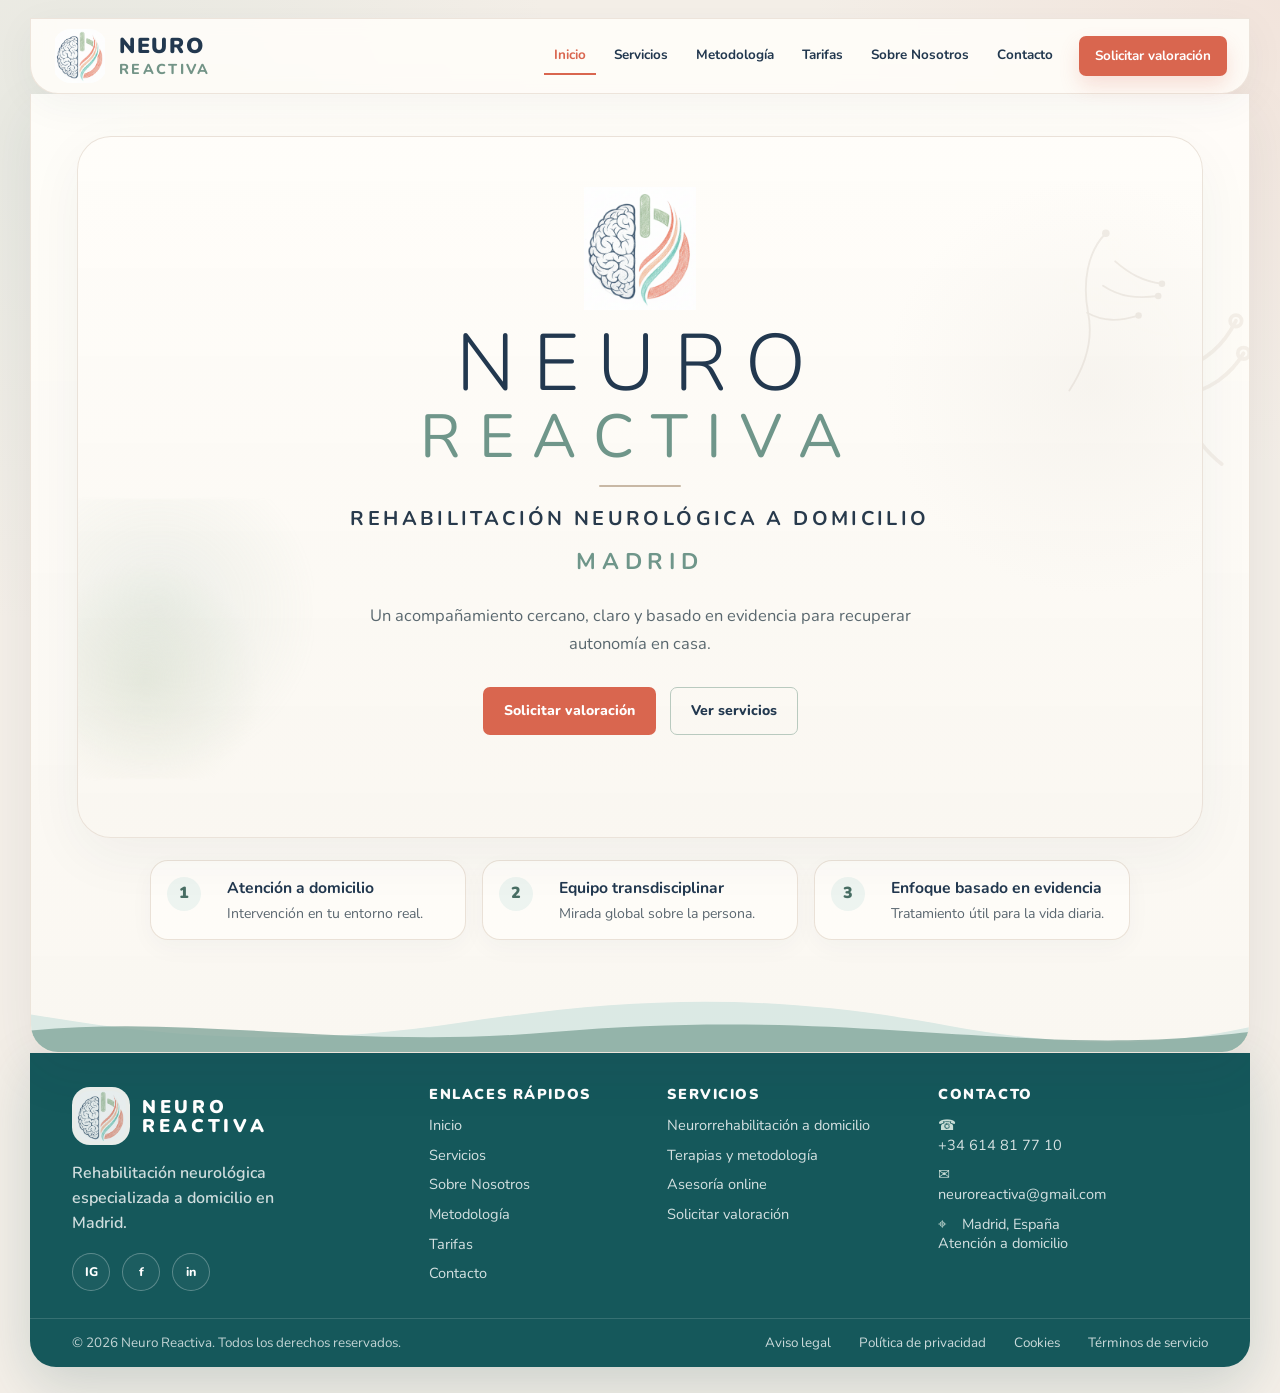
==== commit 2a890be7: "Add files via upload" ====
--- a/index.html
+++ b/index.html
@@ -7,65 +7,62 @@
 <meta name="description" content="Rehabilitación neurológica a domicilio en Madrid. Atención cercana, equipo transdisciplinar y enfoque basado en evidencia.">
 <link rel="preconnect" href="https://fonts.googleapis.com">
 <link rel="preconnect" href="https://fonts.gstatic.com" crossorigin>
-<link href="https://fonts.googleapis.com/css2?family=Nunito+Sans:wght@400;500;600;700;800;900&display=swap" rel="stylesheet">
+<link href="https://fonts.googleapis.com/css2?family=Nunito:wght@400;500;600;700;800;900&display=swap" rel="stylesheet">
 <link rel="stylesheet" href="style.css">
 </head>
 <body>
 <div class="site">
 <header class="nav">
-      <a class="brand" href="index.html">
-        <img src="logo-neuro-reactiva.png" alt="Neuro Reactiva">
-        <div class="brand-name">Neuro<span>Reactiva</span></div>
-      </a>
-      <nav class="links"><a href="index.html" class="active">Inicio</a><a href="servicios.html" class="">Servicios</a><a href="metodologia.html" class="">Metodología</a><a href="tarifas.html" class="">Tarifas</a><a href="sobre-nosotros.html" class="">Sobre Nosotros</a><a href="contacto.html" class="">Contacto</a><a href="solicitar-valoracion.html" class="cta ">Solicitar valoración</a></nav>
-    </header>
-<main><section class="panel">
-  <svg class="botanical" viewBox="0 0 220 260" aria-hidden="true">
-      <path d="M35 240 C70 212, 80 178, 78 140 C76 103, 98 78, 122 54 C142 34, 149 20, 148 10"/>
-      <path d="M78 140 C50 132, 31 112, 20 90"/>
-      <path d="M78 168 C48 164, 25 146, 12 124"/>
-      <path d="M92 105 C122 102, 148 85, 168 62"/>
-      <path d="M110 68 C138 76, 166 72, 194 54"/>
-      <circle cx="20" cy="90" r="6"/><circle cx="12" cy="124" r="6"/>
-      <circle cx="168" cy="62" r="6"/><circle cx="194" cy="54" r="6"/><circle cx="148" cy="10" r="6"/>
-    </svg><div class="wave"><svg viewBox="0 0 1200 130" preserveAspectRatio="none">
-      <path d="M0 62 C160 98 264 118 424 70 C600 18 720 26 882 78 C1000 116 1100 108 1200 66 L1200 130 L0 130 Z" fill="#dbe9e4"/>
-      <path d="M0 95 C210 62 320 126 520 92 C722 58 830 88 960 105 C1070 120 1150 102 1200 90 L1200 130 L0 130 Z" fill="#96b2a8" opacity=".82"/>
-    </svg></div>
-  <div class="panel-inner">
-    <div class="hero-grid">
-      <div class="hero-copy">
-        <span class="kicker">Rehabilitación neurológica a domicilio</span>
-        <h1>Rehabilitación neurológica a domicilio en Madrid</h1>
-        <p class="lead">Recuperar autonomía es posible. Te acompañamos en casa con un enfoque claro, humano y basado en evidencia.</p>
-        <div class="actions">
+  <a class="brand" href="index.html">
+    <img src="logo-neuro-reactiva.png" alt="Neuro Reactiva">
+    <div class="brand-name">Neuro<span>Reactiva</span></div>
+  </a>
+  <nav class="links"><a href="index.html" class="active">Inicio</a><a href="servicios.html">Servicios</a><a href="metodologia.html">Metodología</a><a href="tarifas.html">Tarifas</a><a href="sobre-nosotros.html">Sobre Nosotros</a><a href="contacto.html">Contacto</a><a href="solicitar-valoracion.html" class="cta">Solicitar valoración</a></nav>
+</header>
+<main>
+<section class="panel home-hero-panel">
+  <svg class="botanical right cover-botanical" viewBox="0 0 220 260" aria-hidden="true">
+    <path d="M35 240 C70 212, 80 178, 78 140 C76 103, 98 78, 122 54 C142 34, 149 20, 148 10"/>
+    <path d="M78 140 C50 132, 31 112, 20 90"/>
+    <path d="M78 168 C48 164, 25 146, 12 124"/>
+    <path d="M92 105 C122 102, 148 85, 168 62"/>
+    <path d="M110 68 C138 76, 166 72, 194 54"/>
+    <circle cx="20" cy="90" r="6"/><circle cx="12" cy="124" r="6"/>
+    <circle cx="168" cy="62" r="6"/><circle cx="194" cy="54" r="6"/><circle cx="148" cy="10" r="6"/>
+  </svg>
+  <div class="panel-inner hero-cover-home">
+    <div class="cover-frame">
+      <div class="cover-left-blur"></div>
+      <div class="cover-soft-right"></div>
+      <div class="cover-center">
+        <img class="cover-logo" src="logo-neuro-reactiva.png" alt="Neuro Reactiva">
+        <div class="cover-wordmark">NEURO<br><span>REACTIVA</span></div>
+        <div class="cover-divider"></div>
+        <p class="cover-subtitle">Rehabilitación neurológica a domicilio</p>
+        <p class="cover-location">Madrid</p>
+        <p class="cover-copy">Un acompañamiento cercano, claro y basado en evidencia para recuperar autonomía en casa.</p>
+        <div class="cover-actions">
           <a class="btn primary" href="solicitar-valoracion.html">Solicitar valoración</a>
-          <a class="btn secondary" href="servicios.html">Conocer más</a>
-        </div>
-        <div class="mini-row">
-          <div class="mini"><span class="ico">⌂</span><span>Atención a domicilio</span></div>
-          <div class="mini"><span class="ico">◎</span><span>Equipo transdisciplinar</span></div>
-          <div class="mini"><span class="ico">✓</span><span>Enfoque basado en evidencia</span></div>
+          <a class="btn secondary" href="servicios.html">Ver servicios</a>
         </div>
       </div>
-      <div class="hero-art" aria-hidden="true">
-        <div class="hero-logo-card">
-          <img src="logo-neuro-reactiva.png" alt="">
-          <div class="hero-card-text">Neuro Reactiva</div>
-        </div>
-        <svg viewBox="0 0 620 430" class="line-art">
-          <path d="M38 290 C120 210 190 258 250 176 C312 92 402 116 474 58"/>
-          <path d="M96 344 C180 292 254 320 336 246 C420 170 502 180 582 112"/>
-          <path d="M146 118 C216 72 282 92 330 144 C376 194 430 205 492 168"/>
-          <circle cx="474" cy="58" r="9"/><circle cx="582" cy="112" r="7"/><circle cx="146" cy="118" r="8"/>
-          <circle cx="250" cy="176" r="7"/><circle cx="336" cy="246" r="7"/>
-        </svg>
-        <div class="soft-blob one"></div>
-        <div class="soft-blob two"></div>
-      </div>
+      <svg class="cover-line-art" viewBox="0 0 620 430" aria-hidden="true">
+        <path d="M470 36 C430 76 420 142 432 206 C444 264 426 320 392 372"/>
+        <path d="M490 96 C520 122 548 138 590 144"/>
+        <path d="M464 148 C500 172 536 176 582 170"/>
+        <path d="M430 206 C466 226 498 224 540 212"/>
+        <circle cx="590" cy="144" r="7"/><circle cx="582" cy="170" r="7"/><circle cx="540" cy="212" r="7"/><circle cx="470" cy="36" r="8"/>
+      </svg>
+    </div>
+    <div class="home-points">
+      <div class="point"><span>1</span><div><strong>Atención a domicilio</strong><p>Intervención en tu entorno real.</p></div></div>
+      <div class="point"><span>2</span><div><strong>Equipo transdisciplinar</strong><p>Mirada global sobre la persona.</p></div></div>
+      <div class="point"><span>3</span><div><strong>Enfoque basado en evidencia</strong><p>Tratamiento útil para la vida diaria.</p></div></div>
     </div>
   </div>
-</section></main>
+  <div class="home-wave"><svg viewBox="0 0 1200 92" preserveAspectRatio="none"><path d="M0 44 C156 78 278 82 424 54 C604 20 732 18 904 58 C1036 88 1120 82 1200 60 L1200 92 L0 92 Z" fill="#dbe9e4"/><path d="M0 64 C162 44 310 88 514 66 C712 44 846 66 990 74 C1080 80 1146 74 1200 66 L1200 92 L0 92 Z" fill="#86a99e" opacity=".82"/></svg></div>
+</section>
+</main>
 </div>
 <footer class="site-footer">
   <div class="footer-main">
@@ -76,26 +73,26 @@
       </a>
       <p>Rehabilitación neurológica especializada a domicilio en Madrid.</p>
       <div class="footer-social" aria-label="Redes sociales">
-        <a href="#" aria-label="Instagram">IG</a>
-        <a href="#" aria-label="Facebook">f</a>
-        <a href="#" aria-label="LinkedIn">in</a>
+        <a href="https://www.instagram.com/" target="_blank" rel="noopener" aria-label="Instagram" title="Instagram">IG</a>
+        <a href="https://www.facebook.com/" target="_blank" rel="noopener" aria-label="Facebook" title="Facebook">f</a>
+        <a href="https://www.linkedin.com/" target="_blank" rel="noopener" aria-label="LinkedIn" title="LinkedIn">in</a>
       </div>
     </div>
     <div class="footer-col">
       <h2>Enlaces rápidos</h2>
       <a href="index.html">Inicio</a>
       <a href="servicios.html">Servicios</a>
+      <a href="sobre-nosotros.html">Sobre Nosotros</a>
       <a href="metodologia.html">Metodología</a>
       <a href="tarifas.html">Tarifas</a>
-      <a href="sobre-nosotros.html">Sobre Nosotros</a>
       <a href="contacto.html">Contacto</a>
     </div>
     <div class="footer-col">
       <h2>Servicios</h2>
-      <a href="servicios.html">Rehabilitación neurológica</a>
-      <a href="metodologia.html">Equipo transdisciplinar</a>
+      <a href="servicios.html">Neurorrehabilitación a domicilio</a>
+      <a href="metodologia.html">Terapias y metodología</a>
       <a href="tarifas.html">Asesoría online</a>
-      <a href="solicitar-valoracion.html">Valoración inicial</a>
+      <a href="solicitar-valoracion.html">Solicitar valoración</a>
     </div>
     <div class="footer-col footer-contact">
       <h2>Contacto</h2>
@@ -115,4 +112,4 @@
   </div>
 </footer>
 </body>
-</html>+</html>
--- a/style.css
+++ b/style.css
@@ -547,3 +547,58 @@
 .footer-logo img{width:58px;height:58px;object-fit:cover;border-radius:18px;filter:none;background:#fffdf9;padding:4px;}
 .footer-wordmark{display:block;color:white;text-transform:uppercase;letter-spacing:.20em;font-weight:900;line-height:1.05;font-size:1.15rem;}
 @media(max-width:640px){.footer-logo img{width:54px;height:54px}.footer-wordmark{font-size:1.05rem}}
+
+/* --- Ajustes v33 --- */
+body{font-family:"Nunito",system-ui,-apple-system,BlinkMacSystemFont,"Segoe UI",sans-serif;}
+h1,h2,h3,.brand-name,.amount,.price strong,.stat b,.signature,.btn{font-family:"Nunito",system-ui,sans-serif;}
+.brand-name{letter-spacing:.08em}.brand-name span{letter-spacing:.16em}
+.nav{border-radius:0 0 28px 28px}
+.panel{border-radius:0 0 28px 28px}
+.links a{font-weight:700}
+.kicker{display:none}
+/* Home cover */
+.home-hero-panel{min-height:auto}
+.hero-cover-home{padding:42px 46px 112px;}
+.cover-frame{position:relative;min-height:520px;border-radius:34px;background:linear-gradient(180deg,rgba(255,253,249,.95),rgba(250,247,241,.98));overflow:hidden;border:1px solid rgba(231,221,210,.8);display:flex;align-items:center;justify-content:center;padding:40px 28px 92px;box-shadow:0 18px 55px rgba(34,56,79,.05)}
+.cover-left-blur{position:absolute;left:-24px;bottom:58px;width:260px;height:280px;background:radial-gradient(circle at 40% 40%, rgba(156,182,168,.16), rgba(156,182,168,0) 70%), radial-gradient(circle at 35% 65%, rgba(206,214,192,.34), rgba(206,214,192,0) 48%);filter:blur(1px)}
+.cover-soft-right{position:absolute;right:-100px;top:40px;width:420px;height:420px;border-radius:999px;background:radial-gradient(circle, rgba(220,214,205,.18), rgba(220,214,205,0) 70%)}
+.cover-center{position:relative;z-index:2;text-align:center;max-width:620px;padding:10px 20px}
+.cover-logo{width:112px;margin:0 auto 18px;opacity:.95}
+.cover-wordmark{font-size:clamp(3.3rem,7vw,5rem);line-height:.9;letter-spacing:.23em;color:var(--ink);font-weight:300}
+.cover-wordmark span{display:block;color:#6f968a;letter-spacing:.3em;font-weight:400;font-size:.76em;margin-top:10px}
+.cover-divider{width:82px;height:2px;background:#c8b8a5;margin:20px auto 18px;border-radius:999px}
+.cover-subtitle{font-size:1.24rem;letter-spacing:.17em;text-transform:uppercase;color:#283a4c;font-weight:700}
+.cover-location{margin-top:12px;font-size:1.42rem;letter-spacing:.26em;text-transform:uppercase;color:#6f968a;font-weight:700}
+.cover-copy{margin:24px auto 0;max-width:40rem;font-size:1.03rem;line-height:1.7;color:#5a686f}
+.cover-actions{display:flex;gap:14px;justify-content:center;flex-wrap:wrap;margin-top:28px}
+.cover-line-art{position:absolute;right:26px;top:30px;width:290px;height:300px;opacity:.24}.cover-line-art path,.cover-line-art circle{stroke:#c3b7ab;fill:none;stroke-width:4;stroke-linecap:round;stroke-linejoin:round}.cover-line-art circle{fill:#c3b7ab;stroke:none}
+.home-wave{position:absolute;left:0;right:0;bottom:-1px;height:74px}.home-wave svg{width:100%;height:100%;display:block}
+.cover-botanical{opacity:.15;top:68px}
+.home-points{display:grid;grid-template-columns:repeat(3,1fr);gap:16px;max-width:980px;margin:22px auto 0}
+.point{display:grid;grid-template-columns:46px 1fr;gap:14px;align-items:start;background:rgba(255,253,249,.78);border:1px solid rgba(231,221,210,.85);border-radius:18px;padding:16px 16px 15px;box-shadow:0 8px 24px rgba(34,56,79,.035)}
+.point span{width:34px;height:34px;border-radius:50%;display:grid;place-items:center;background:#edf4f0;color:#486e64;font-weight:900}.point strong{display:block;color:var(--ink);font-size:.98rem;margin-bottom:4px}.point p{font-size:.88rem;line-height:1.45;color:#5b6770}
+/* Icons and cards */
+.letter-icon{font-size:.95rem;font-weight:900;letter-spacing:.08em}
+.letter-icon.small{font-size:.8rem;width:42px;height:42px}
+.service-card h3{font-size:1.36rem;line-height:1.12;min-height:3.2em}
+.service-card p{font-size:.92rem;line-height:1.52}
+.card.service-card{min-height:204px}
+.icon.line-icon{font-size:.94rem;font-weight:900;letter-spacing:.07em}
+.line-icon{background:#f5efe8;color:#6f968a;border:1px solid #e4d8cd}
+.service-card:nth-child(2n) .line-icon,.service-card:nth-child(4) .line-icon{background:#edf4f0;color:#6f968a;border-color:#d9e6df}
+/* Methodology */
+.method-layout .method-heading{max-width:860px;margin:0 auto 34px;text-align:center}
+.method-layout .path-clean{margin-top:6px;gap:18px}.path-clean .step{padding:22px 16px 24px}.path-clean .step h3{font-size:1.14rem;line-height:1.2}.path-clean .step p{font-size:.9rem;line-height:1.56;max-width:25ch}.areas-title{margin:38px 0 18px}
+.areas-soft .area{border-radius:18px;padding:18px 16px;grid-template-columns:46px 1fr;box-shadow:0 8px 24px rgba(34,56,79,.03)}
+/* Pricing */
+.price-grid-clean .price strong{min-height:54px;font-size:1.14rem;display:flex;align-items:flex-end}.amount{font-size:3rem}.amount.small{font-size:1.6rem;line-height:1.2}.price ul{margin-top:10px}.price p{margin-top:12px}
+/* About */
+.therapy-chain{position:relative;display:grid;grid-template-columns:repeat(5,1fr);gap:14px;align-items:start;max-width:1100px;margin:12px auto 36px}.therapy-line{position:absolute;left:8%;right:8%;top:38px;height:2px;background:linear-gradient(90deg,#86a99e,#d9cec1);opacity:.8;z-index:0}
+.therapy-node{position:relative;z-index:1;text-align:center;padding:0 8px}.therapy-circle{width:76px;height:76px;border-radius:50%;margin:0 auto 12px;display:grid;place-items:center;background:#fffdf9;border:2px solid #86a99e;box-shadow:0 10px 24px rgba(34,56,79,.05);color:#486e64;font-weight:900;letter-spacing:.08em}.therapy-node strong{display:block;color:var(--ink);font-size:1rem;line-height:1.24;margin-bottom:5px}.therapy-node span{display:block;color:#5f6b73;font-size:.88rem;line-height:1.45;max-width:18ch;margin:0 auto}
+.founder-card-small{max-width:760px;margin:0 auto;background:rgba(255,253,249,.72)}
+/* Footer */
+.site-footer{background:#15585b}.footer-main{padding:34px 42px 24px}.footer-social a{font-size:.78rem;font-weight:800;width:38px;height:38px;border-color:rgba(255,255,255,.28);background:rgba(255,255,255,.03)}.footer-social a:hover{background:rgba(255,255,255,.09)}
+.footer-col a,.footer-col p{font-size:.91rem}.footer-brand p{font-weight:600}
+.footer-bottom{padding:14px 42px}
+@media(max-width:1000px){.home-points,.therapy-chain{grid-template-columns:1fr 1fr}.therapy-line{display:none}.cover-frame{min-height:480px}.cover-line-art{width:220px;height:230px}}
+@media(max-width:640px){.hero-cover-home{padding:26px 20px 94px}.cover-frame{padding:28px 18px 74px;min-height:430px}.cover-wordmark{font-size:2.6rem}.cover-subtitle{font-size:.96rem;letter-spacing:.12em}.cover-location{font-size:1.04rem}.cover-copy{font-size:.95rem}.home-points,.therapy-chain{grid-template-columns:1fr}.point{grid-template-columns:40px 1fr}.cover-line-art{display:none}.cover-logo{width:88px}.site-footer{border-radius:0 0 20px 20px}}
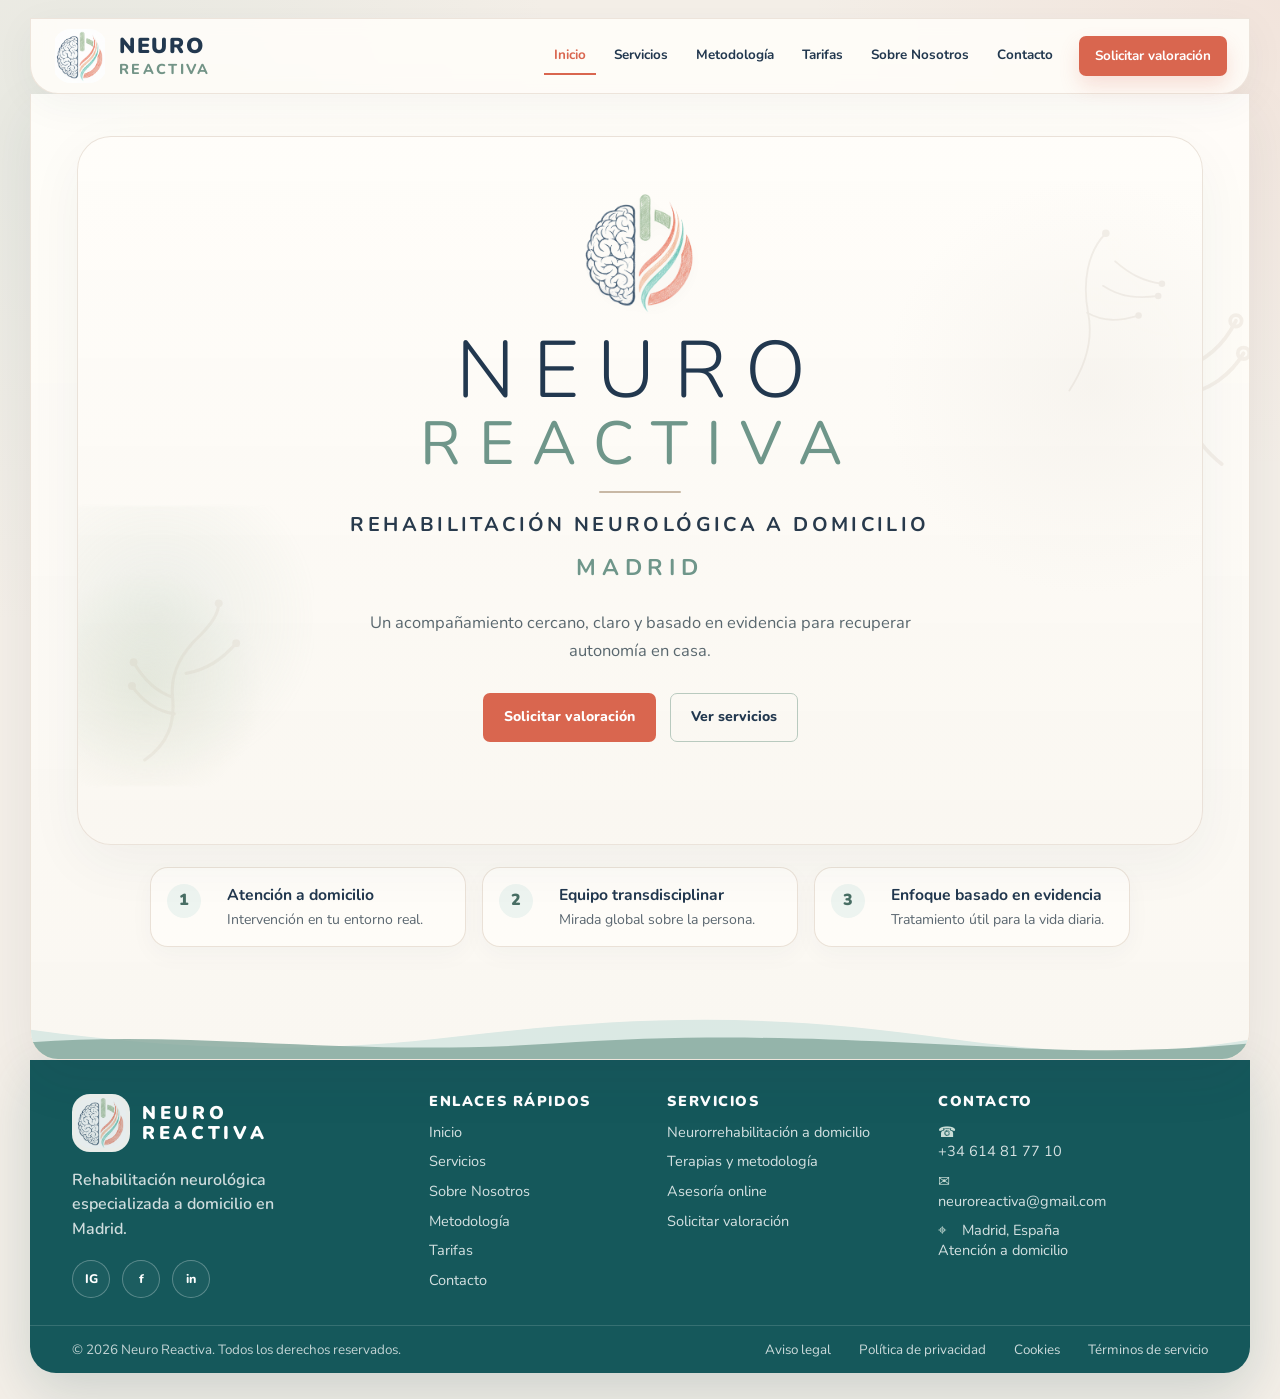
==== commit fe705a82: "Add files via upload" ====
--- a/index.html
+++ b/index.html
@@ -34,8 +34,13 @@
     <div class="cover-frame">
       <div class="cover-left-blur"></div>
       <div class="cover-soft-right"></div>
+      <svg class="cover-floral-left" viewBox="0 0 200 220" aria-hidden="true">
+        <path d="M28 205 C58 184, 66 158, 63 126 C60 96, 74 70, 98 48 C115 31, 121 18, 121 8"/>
+        <path d="M63 126 C40 118, 25 101, 14 82"/><path d="M65 147 C42 143, 24 129, 12 112"/>
+        <path d="M80 96 C104 92, 126 78, 143 58"/><circle cx="14" cy="82" r="5"/><circle cx="12" cy="112" r="5"/><circle cx="143" cy="58" r="5"/><circle cx="121" cy="8" r="5"/>
+      </svg>
       <div class="cover-center">
-        <img class="cover-logo" src="logo-neuro-reactiva.png" alt="Neuro Reactiva">
+        <img class="cover-logo cover-logo-clean" src="logo-neuro-reactiva-transparent.png" alt="Neuro Reactiva">
         <div class="cover-wordmark">NEURO<br><span>REACTIVA</span></div>
         <div class="cover-divider"></div>
         <p class="cover-subtitle">Rehabilitación neurológica a domicilio</p>
@@ -67,10 +72,7 @@
 <footer class="site-footer">
   <div class="footer-main">
     <div class="footer-brand">
-      <a href="index.html" class="footer-logo" aria-label="Neuro Reactiva">
-        <img src="logo-neuro-reactiva.png" alt="Neuro Reactiva">
-        <span class="footer-wordmark">Neuro<br>Reactiva</span>
-      </a>
+      <a href="index.html" class="footer-logo" aria-label="Neuro Reactiva"><img src="logo-neuro-reactiva.png" alt="Neuro Reactiva"><span class="footer-wordmark">Neuro<br>Reactiva</span></a>
       <p>Rehabilitación neurológica especializada a domicilio en Madrid.</p>
       <div class="footer-social" aria-label="Redes sociales">
         <a href="https://www.instagram.com/" target="_blank" rel="noopener" aria-label="Instagram" title="Instagram">IG</a>
@@ -78,38 +80,11 @@
         <a href="https://www.linkedin.com/" target="_blank" rel="noopener" aria-label="LinkedIn" title="LinkedIn">in</a>
       </div>
     </div>
-    <div class="footer-col">
-      <h2>Enlaces rápidos</h2>
-      <a href="index.html">Inicio</a>
-      <a href="servicios.html">Servicios</a>
-      <a href="sobre-nosotros.html">Sobre Nosotros</a>
-      <a href="metodologia.html">Metodología</a>
-      <a href="tarifas.html">Tarifas</a>
-      <a href="contacto.html">Contacto</a>
-    </div>
-    <div class="footer-col">
-      <h2>Servicios</h2>
-      <a href="servicios.html">Neurorrehabilitación a domicilio</a>
-      <a href="metodologia.html">Terapias y metodología</a>
-      <a href="tarifas.html">Asesoría online</a>
-      <a href="solicitar-valoracion.html">Solicitar valoración</a>
-    </div>
-    <div class="footer-col footer-contact">
-      <h2>Contacto</h2>
-      <p><span>☎</span> <a href="tel:+34614817710">+34 614 81 77 10</a></p>
-      <p><span>✉</span> <a href="mailto:neuroreactiva@gmail.com">neuroreactiva@gmail.com</a></p>
-      <p><span>⌖</span> Madrid, España<br>Atención a domicilio</p>
-    </div>
+    <div class="footer-col"><h2>Enlaces rápidos</h2><a href="index.html">Inicio</a><a href="servicios.html">Servicios</a><a href="sobre-nosotros.html">Sobre Nosotros</a><a href="metodologia.html">Metodología</a><a href="tarifas.html">Tarifas</a><a href="contacto.html">Contacto</a></div>
+    <div class="footer-col"><h2>Servicios</h2><a href="servicios.html">Neurorrehabilitación a domicilio</a><a href="metodologia.html">Terapias y metodología</a><a href="tarifas.html">Asesoría online</a><a href="solicitar-valoracion.html">Solicitar valoración</a></div>
+    <div class="footer-col footer-contact"><h2>Contacto</h2><p><span>☎</span> <a href="tel:+34614817710">+34 614 81 77 10</a></p><p><span>✉</span> <a href="mailto:neuroreactiva@gmail.com">neuroreactiva@gmail.com</a></p><p><span>⌖</span> Madrid, España<br>Atención a domicilio</p></div>
   </div>
-  <div class="footer-bottom">
-    <span>© 2026 Neuro Reactiva. Todos los derechos reservados.</span>
-    <nav>
-      <a href="aviso-legal.html">Aviso legal</a>
-      <a href="politica-privacidad.html">Política de privacidad</a>
-      <a href="politica-cookies.html">Cookies</a>
-      <a href="terminos-servicio.html">Términos de servicio</a>
-    </nav>
-  </div>
+  <div class="footer-bottom"><span>© 2026 Neuro Reactiva. Todos los derechos reservados.</span><nav><a href="aviso-legal.html">Aviso legal</a><a href="politica-privacidad.html">Política de privacidad</a><a href="politica-cookies.html">Cookies</a><a href="terminos-servicio.html">Términos de servicio</a></nav></div>
 </footer>
 </body>
 </html>
--- a/style.css
+++ b/style.css
@@ -602,3 +602,30 @@
 .footer-bottom{padding:14px 42px}
 @media(max-width:1000px){.home-points,.therapy-chain{grid-template-columns:1fr 1fr}.therapy-line{display:none}.cover-frame{min-height:480px}.cover-line-art{width:220px;height:230px}}
 @media(max-width:640px){.hero-cover-home{padding:26px 20px 94px}.cover-frame{padding:28px 18px 74px;min-height:430px}.cover-wordmark{font-size:2.6rem}.cover-subtitle{font-size:.96rem;letter-spacing:.12em}.cover-location{font-size:1.04rem}.cover-copy{font-size:.95rem}.home-points,.therapy-chain{grid-template-columns:1fr}.point{grid-template-columns:40px 1fr}.cover-line-art{display:none}.cover-logo{width:88px}.site-footer{border-radius:0 0 20px 20px}}
+
+/* --- Ajustes v34 --- */
+body{font-family:"Nunito",system-ui,-apple-system,BlinkMacSystemFont,"Segoe UI",sans-serif}
+h1,h2,h3,.brand-name,.amount,.stat b,.signature,.btn{font-family:"Nunito",system-ui,sans-serif}
+.cover-logo-clean{background:transparent;filter:drop-shadow(0 4px 8px rgba(0,0,0,.03))}
+.cover-floral-left{position:absolute;left:44px;bottom:72px;width:160px;height:175px;opacity:.17}.cover-floral-left path,.cover-floral-left circle{stroke:#c9bba9;fill:none;stroke-width:4;stroke-linecap:round;stroke-linejoin:round}.cover-floral-left circle{fill:#c9bba9;stroke:none}
+.cover-frame{min-height:540px}.cover-logo{width:118px}.home-wave{height:58px}.cover-line-art{opacity:.2}.cover-copy{max-width:38rem}
+.svg-holder{display:grid;place-items:center}.line-svg{width:34px;height:34px;stroke:#6f968a;stroke-width:2.4;fill:none;stroke-linecap:round;stroke-linejoin:round}
+.small-icon .line-svg{width:26px;height:26px}
+.service-card .icon{background:#fffaf5;border-color:#e7ddd2}.service-card:nth-child(2n) .icon,.service-card:nth-child(4) .icon{background:#f2f7f4;border-color:#d9e6df}
+/* circular methodology */
+.path-circles{position:relative;display:grid;grid-template-columns:repeat(4,1fr);gap:18px;max-width:1080px;margin:30px auto 28px}.path-circles:before{content:"";position:absolute;left:8%;right:8%;top:118px;height:0;border-top:2px dashed #86a99e;opacity:.8;z-index:0}.circle-step{padding:0;display:flex;justify-content:center}.circle-step-inner{position:relative;z-index:1;width:220px;height:220px;border-radius:50%;background:rgba(255,253,249,.96);border:1px solid #e4d8cd;box-shadow:0 12px 28px rgba(34,56,79,.04);display:flex;flex-direction:column;align-items:center;justify-content:center;padding:26px 22px;text-align:center}.circle-step .step-num{margin:0 0 8px;width:42px;height:42px;background:#edf4f0}.circle-step h3{font-size:1.08rem;margin-bottom:8px}.circle-step p{font-size:.86rem;line-height:1.45;max-width:16ch}
+/* about dynamic diagram */
+.therapy-orbit{position:relative;max-width:980px;height:420px;margin:26px auto 38px}.orbit-center{position:absolute;left:50%;top:50%;transform:translate(-50%,-50%);width:176px;height:176px;border-radius:50%;background:#fffdf9;border:1px solid #e4d8cd;display:grid;place-items:center;text-align:center;color:var(--ink);font-weight:800;letter-spacing:.06em;box-shadow:0 12px 30px rgba(34,56,79,.05)}
+.orbit-node{position:absolute;text-align:center;width:170px}.orbit-node strong{display:block;font-size:.95rem;line-height:1.25;color:var(--ink);margin-top:8px}.orbit-node:after{content:"";position:absolute;left:50%;top:50%;width:130px;height:2px;background:linear-gradient(90deg,#86a99e,#d7cabd);transform-origin:left center;z-index:0;opacity:.7}.orbit-node .therapy-circle{position:relative;z-index:1;background:#fffdf9}
+.orbit-1{left:50%;top:0;transform:translateX(-50%)}.orbit-1:after{transform:rotate(90deg)}
+.orbit-2{right:40px;top:90px}.orbit-2:after{transform:rotate(152deg);width:116px}
+.orbit-3{right:84px;bottom:14px}.orbit-3:after{transform:rotate(212deg);width:130px}
+.orbit-4{left:84px;bottom:14px}.orbit-4:after{transform:rotate(-32deg);width:130px}
+.orbit-5{left:40px;top:90px}.orbit-5:after{transform:rotate(28deg);width:116px}
+.founder-card .founder-photo{width:180px;height:180px;border-radius:28px;overflow:hidden;flex:0 0 180px}.founder-card{display:flex;gap:22px;align-items:center;padding:22px;border:1px solid #e7ddd2;border-radius:22px}
+/* pricing */
+.amount-inline{display:block;color:var(--ink);font-family:"Nunito",system-ui,sans-serif;font-size:2.1rem;line-height:1.15;font-weight:800;margin:.5rem 0}.price-inline-sub{display:block;color:#6a747d;font-size:.92rem;margin-top:-4px}.price-grid-clean{grid-template-columns:repeat(2,1fr);max-width:980px}.price-grid-clean .price{min-height:236px;padding:26px 24px}.price-grid-clean .price strong{min-height:auto;display:block}.tarifa-note{display:none}
+/* contact zones */
+.info-zones{align-items:start}.info-zones .ico{padding-top:4px}.info-zones span{line-height:1.6}.info-zones strong{color:var(--ink)}
+@media(max-width:1000px){.path-circles{grid-template-columns:repeat(2,1fr)}.path-circles:before{display:none}.therapy-orbit{height:auto;display:grid;grid-template-columns:1fr 1fr;gap:18px}.orbit-center{position:relative;left:auto;top:auto;transform:none;margin:0 auto;grid-column:1 / -1}.orbit-node{position:relative;left:auto!important;right:auto!important;top:auto!important;bottom:auto!important;width:auto}.orbit-node:after{display:none}}
+@media(max-width:640px){.cover-floral-left{display:none}.path-circles{grid-template-columns:1fr}.circle-step-inner{width:100%;max-width:280px;height:280px}.price-grid-clean{grid-template-columns:1fr}.therapy-orbit{grid-template-columns:1fr}.founder-card{flex-direction:column;text-align:center}.founder-card .founder-photo{width:150px;height:150px}}
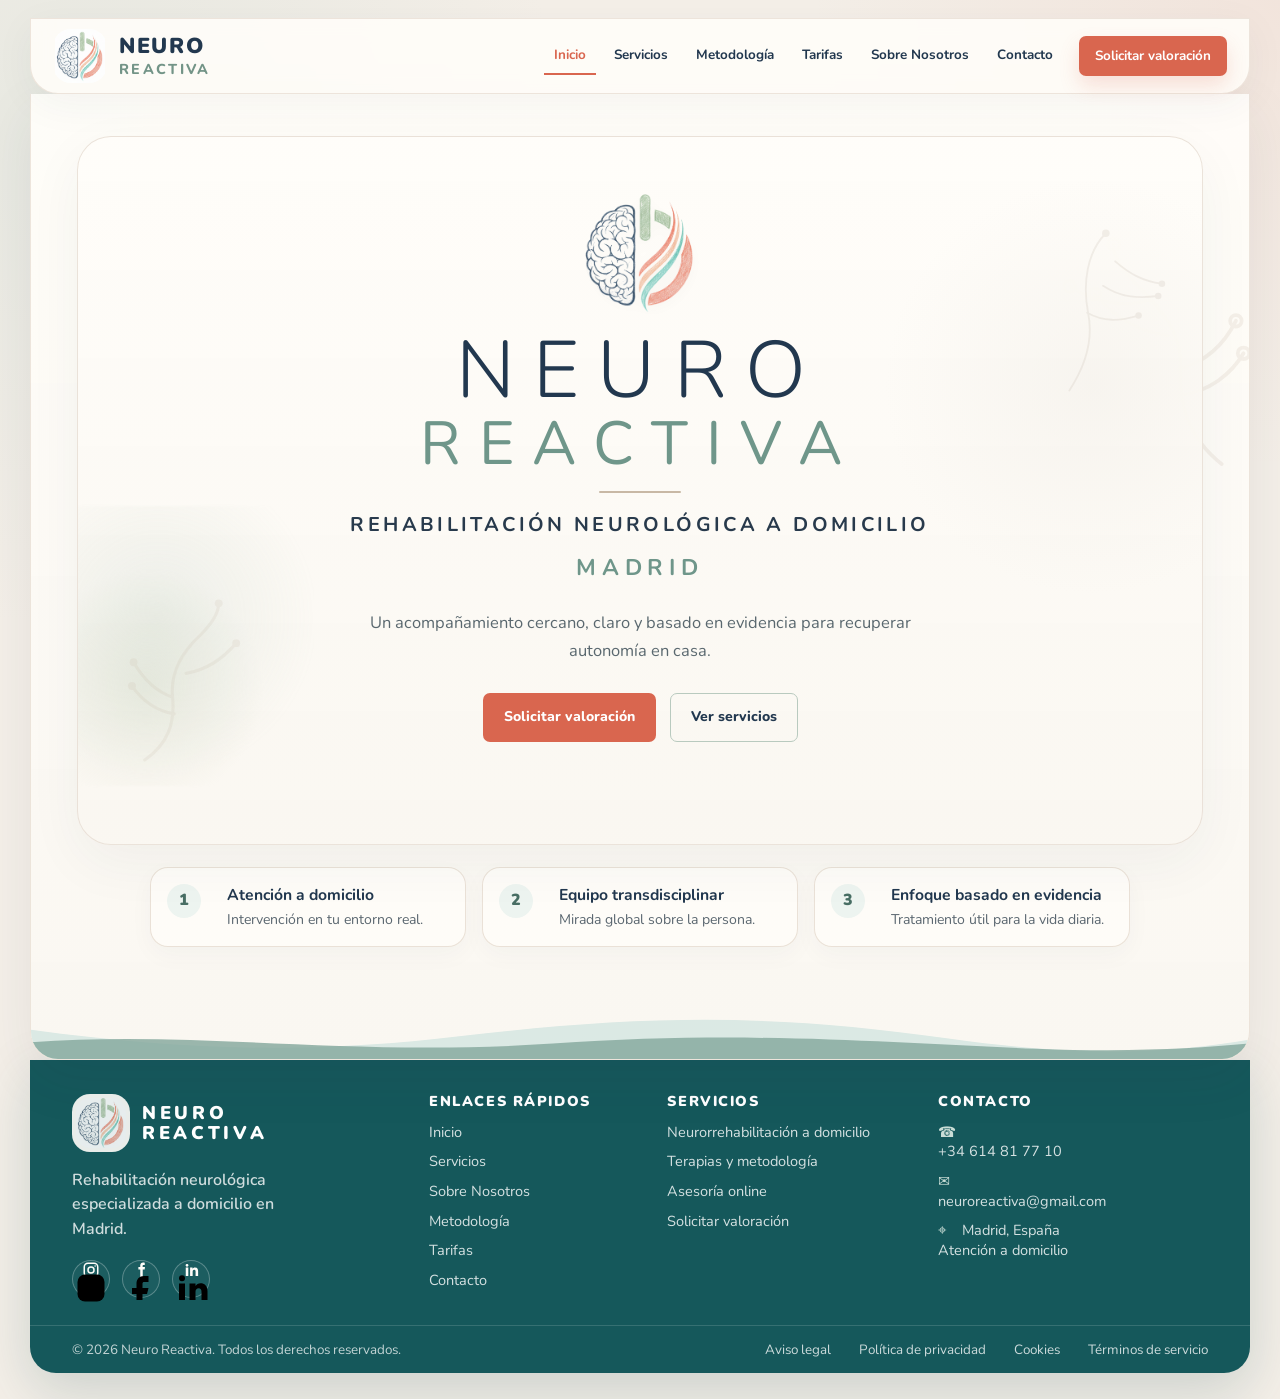
==== commit 3bd436e0: "Update index.html" ====
--- a/index.html
+++ b/index.html
@@ -8,7 +8,7 @@
 <link rel="preconnect" href="https://fonts.googleapis.com">
 <link rel="preconnect" href="https://fonts.gstatic.com" crossorigin>
 <link href="https://fonts.googleapis.com/css2?family=Nunito:wght@400;500;600;700;800;900&display=swap" rel="stylesheet">
-<link rel="stylesheet" href="style.css">
+<link rel="stylesheet" href="style-v38.css">
 </head>
 <body>
 <div class="site">
@@ -74,11 +74,29 @@
     <div class="footer-brand">
       <a href="index.html" class="footer-logo" aria-label="Neuro Reactiva"><img src="logo-neuro-reactiva.png" alt="Neuro Reactiva"><span class="footer-wordmark">Neuro<br>Reactiva</span></a>
       <p>Rehabilitación neurológica especializada a domicilio en Madrid.</p>
-      <div class="footer-social" aria-label="Redes sociales">
-        <a href="https://www.instagram.com/" target="_blank" rel="noopener" aria-label="Instagram" title="Instagram">IG</a>
-        <a href="https://www.facebook.com/" target="_blank" rel="noopener" aria-label="Facebook" title="Facebook">f</a>
-        <a href="https://www.linkedin.com/" target="_blank" rel="noopener" aria-label="LinkedIn" title="LinkedIn">in</a>
-      </div>
+     <div class="footer-social" aria-label="Redes sociales">
+  <a href="https://www.instagram.com/neuroreactiva" target="_blank" rel="noopener" aria-label="Instagram" title="Instagram">
+    <svg viewBox="0 0 24 24" aria-hidden="true">
+      <rect x="3" y="3" width="18" height="18" rx="5"></rect>
+      <circle cx="12" cy="12" r="4"></circle>
+      <circle cx="17.5" cy="6.5" r="1"></circle>
+    </svg>
+  </a>
+
+  <a href="https://www.facebook.com/profile.php?id=61587282415528" target="_blank" rel="noopener" aria-label="Facebook" title="Facebook">
+    <svg viewBox="0 0 24 24" aria-hidden="true">
+      <path d="M14 8h3V4h-3c-3 0-5 2-5 5v3H6v4h3v4h4v-4h3l1-4h-4V9c0-.6.4-1 1-1z"></path>
+    </svg>
+  </a>
+
+  <a href="https://www.linkedin.com/company/neuro-reactiva" target="_blank" rel="noopener" aria-label="LinkedIn" title="LinkedIn">
+    <svg viewBox="0 0 24 24" aria-hidden="true">
+      <rect x="4" y="9" width="4" height="11"></rect>
+      <circle cx="6" cy="5.5" r="2"></circle>
+      <path d="M11 9h4v1.6c.7-1 1.8-1.8 3.4-1.8 2.5 0 4.6 1.7 4.6 5.3V20h-4v-5.4c0-1.5-.6-2.4-1.9-2.4-1.2 0-2.1.9-2.1 2.4V20h-4V9z"></path>
+    </svg>
+  </a>
+</div>
     </div>
     <div class="footer-col"><h2>Enlaces rápidos</h2><a href="index.html">Inicio</a><a href="servicios.html">Servicios</a><a href="sobre-nosotros.html">Sobre Nosotros</a><a href="metodologia.html">Metodología</a><a href="tarifas.html">Tarifas</a><a href="contacto.html">Contacto</a></div>
     <div class="footer-col"><h2>Servicios</h2><a href="servicios.html">Neurorrehabilitación a domicilio</a><a href="metodologia.html">Terapias y metodología</a><a href="tarifas.html">Asesoría online</a><a href="solicitar-valoracion.html">Solicitar valoración</a></div>
--- a/style-v38.css
+++ b/style-v38.css
@@ -0,0 +1,821 @@
+
+:root{
+  --paper:#fbf8f3;
+  --paper2:#f4efe8;
+  --ink:#22384f;
+  --muted:#5d6872;
+  --sage:#739487;
+  --sage2:#b8d0c7;
+  --sage3:#e6f0eb;
+  --terracotta:#d9664f;
+  --sand:#c9bba9;
+  --line:#e7ddd2;
+  --white:#fffdf9;
+  --shadow: 0 18px 55px rgba(34,56,79,.08);
+  --r: 28px;
+  --max: 1220px;
+}
+*{box-sizing:border-box}
+html{scroll-behavior:smooth}
+body{
+  margin:0;
+  background:
+    radial-gradient(circle at 6% 10%, rgba(184,208,199,.22), transparent 28%),
+    radial-gradient(circle at 100% 0%, rgba(217,102,79,.08), transparent 25%),
+    var(--paper2);
+  color:var(--muted);
+  font-family: "Nunito Sans", system-ui, -apple-system, BlinkMacSystemFont, "Segoe UI", sans-serif;
+  line-height:1.45;
+}
+a{text-decoration:none;color:inherit}
+img{max-width:100%;display:block}
+.site{
+  width:min(calc(100% - 34px), var(--max));
+  margin:18px auto 0;
+}
+.nav{
+  height:76px;
+  display:flex;
+  align-items:center;
+  justify-content:space-between;
+  gap:22px;
+  padding:0 22px;
+  background:rgba(255,253,249,.9);
+  border:1px solid rgba(231,221,210,.75);
+  border-radius:0 0 30px 30px;
+  box-shadow:0 10px 40px rgba(34,56,79,.05);
+  backdrop-filter: blur(10px);
+  position:sticky;
+  top:0;
+  z-index:20;
+}
+.brand{
+  display:flex;
+  align-items:center;
+  gap:12px;
+  min-width:170px;
+}
+.brand img{width:54px;height:54px;object-fit:contain;border-radius:18px}
+.brand-name{
+  font-family:"Nunito Sans", system-ui, sans-serif;
+  color:var(--ink);
+  font-weight:700;
+  letter-spacing:.14em;
+  text-transform:uppercase;
+  font-size:1.35rem;
+  line-height:1;
+}
+.brand-name span{display:block;color:var(--sage);letter-spacing:.26em;font-size:.9rem;margin-top:4px}
+.links{display:flex;align-items:center;justify-content:flex-end;gap:8px;flex-wrap:wrap}
+.links a{
+  font-size:.84rem;
+  color:var(--ink);
+  padding:8px 10px;
+  border-bottom:2px solid transparent;
+  font-weight:650;
+}
+.links a.active{border-color:var(--terracotta);color:var(--terracotta)}
+.links a.cta{
+  background:var(--terracotta);
+  color:white;
+  border-radius:7px;
+  border:0;
+  padding:10px 16px;
+  margin-left:8px;
+  box-shadow:0 10px 20px rgba(217,102,79,.18);
+}
+.panel{
+  position:relative;
+  overflow:hidden;
+  min-height:640px;
+  background:linear-gradient(180deg, rgba(255,253,249,.96), rgba(250,247,241,.98));
+  border:1px solid rgba(231,221,210,.75);
+  border-top:0;
+  box-shadow:var(--shadow);
+}
+.panel-inner{
+  position:relative;
+  z-index:2;
+  padding:58px 54px 116px;
+}
+.botanical{
+  position:absolute;
+  inset:auto auto 40px -18px;
+  width:210px;
+  height:250px;
+  opacity:.24;
+  z-index:1;
+}
+.botanical.right{left:auto;right:-6px;top:140px;bottom:auto;transform:scaleX(-1)}
+.botanical path,.botanical circle{
+  stroke:#bda996;
+  fill:none;
+  stroke-width:4;
+  stroke-linecap:round;
+  stroke-linejoin:round;
+}
+.wave{
+  position:absolute;
+  left:0;right:0;bottom:-1px;
+  height:118px;
+  z-index:0;
+}
+.wave svg{width:100%;height:100%;display:block}
+.kicker{
+  display:inline-block;
+  color:#6b8c80;
+  background:#edf4f0;
+  border-radius:999px;
+  font-size:.73rem;
+  font-weight:800;
+  letter-spacing:.07em;
+  text-transform:uppercase;
+  padding:7px 12px;
+}
+h1,h2,h3{
+  color:var(--ink);
+  font-family:"Nunito Sans", system-ui, sans-serif;
+  font-weight:650;
+  margin:0;
+}
+h1{
+  font-size:clamp(2.3rem, 5vw, 4.1rem);
+  line-height:1.02;
+  letter-spacing:-.02em;
+}
+h2{
+  font-size:clamp(2rem, 4vw, 3.2rem);
+  line-height:1.05;
+  letter-spacing:-.015em;
+}
+h3{font-size:1.7rem;line-height:1.08}
+p{margin:0}
+.lead{
+  font-size:1rem;
+  color:#53616b;
+  max-width:34rem;
+}
+.hero-grid{
+  display:grid;
+  grid-template-columns:.86fr 1.14fr;
+  gap:46px;
+  align-items:center;
+}
+.hero-copy{max-width:470px}
+.hero-copy h1{margin:22px 0 16px}
+.actions{display:flex;gap:14px;flex-wrap:wrap;margin:28px 0 28px}
+.btn{
+  display:inline-flex;
+  align-items:center;
+  justify-content:center;
+  border-radius:7px;
+  padding:13px 20px;
+  font-weight:800;
+  font-size:.88rem;
+  border:1px solid transparent;
+  transition:.2s;
+}
+.btn.primary{background:var(--terracotta);color:white}
+.btn.secondary{background:transparent;color:var(--ink);border-color:#b9cabf}
+.hero-img{
+  position:relative;
+  height:380px;
+  border-radius:42% 58% 48% 52% / 34% 30% 70% 66%;
+  overflow:hidden;
+  background:#edf1ec;
+  box-shadow:var(--shadow);
+}
+.hero-img img{width:100%;height:100%;object-fit:cover}
+.round-seal{
+  position:absolute;
+  right:44px;
+  bottom:72px;
+  width:116px;height:116px;
+  background:#fffdf9;
+  border:1px solid #e7ddd2;
+  border-radius:50%;
+  display:grid;
+  place-items:center;
+  text-align:center;
+  color:var(--sage);
+  font-size:.72rem;
+  text-transform:uppercase;
+  letter-spacing:.12em;
+  font-weight:800;
+  transform:rotate(-10deg);
+  box-shadow:0 14px 34px rgba(34,56,79,.08);
+}
+.mini-row{
+  display:grid;
+  grid-template-columns:repeat(3,1fr);
+  gap:26px;
+  max-width:560px;
+}
+.mini{
+  display:flex;align-items:center;gap:10px;
+  color:#53616b;font-size:.9rem;
+}
+.mini .ico{
+  width:36px;height:36px;border-radius:50%;
+  border:1px solid #dccfc2;
+  display:grid;place-items:center;
+  color:var(--sage);
+}
+.center{
+  text-align:center;
+  max-width:740px;
+  margin:0 auto 38px;
+}
+.center h1,.center h2{margin:12px 0 12px}
+.center .lead{margin:0 auto}
+.cards{
+  display:grid;
+  gap:20px;
+}
+.cards.services{grid-template-columns:repeat(5,1fr)}
+.cards.four{grid-template-columns:repeat(4,1fr)}
+.card{
+  background:rgba(255,253,249,.72);
+  border:1px solid rgba(231,221,210,.88);
+  border-radius:16px;
+  padding:24px 20px;
+  min-height:188px;
+  box-shadow:0 10px 30px rgba(34,56,79,.035);
+}
+.icon{
+  width:56px;height:56px;border-radius:50%;
+  background:#f2ece4;
+  display:grid;place-items:center;
+  margin:0 auto 18px;
+  color:var(--sage);
+  font-size:1.45rem;
+}
+.card:nth-child(2n) .icon{background:#f7e9e3;color:var(--terracotta)}
+.card h3{text-align:center;font-size:1.55rem;margin-bottom:10px}
+.card p{text-align:center;font-size:.9rem;color:#586672}
+.note{
+  margin:28px auto 0;
+  max-width:920px;
+  border-radius:18px;
+  background:linear-gradient(90deg, #eef5f1, #fbf8f3);
+  border:1px solid #dce8e2;
+  padding:18px 22px;
+  color:#53675f;
+  font-size:.95rem;
+}
+.path{
+  position:relative;
+  margin:24px auto 34px;
+  display:grid;
+  grid-template-columns:repeat(4,1fr);
+  gap:12px;
+  max-width:1020px;
+}
+.path:before{
+  content:"";
+  position:absolute;
+  left:8%;
+  right:8%;
+  top:54px;
+  height:2px;
+  background:var(--sage);
+  opacity:.75;
+  z-index:0;
+}
+.step{
+  position:relative;
+  z-index:1;
+  text-align:center;
+  padding:0 12px;
+}
+.step-num{
+  width:64px;height:64px;border-radius:50%;
+  display:grid;place-items:center;
+  background:#f9f6f0;
+  border:2px solid var(--sage);
+  color:var(--sage);
+  margin:0 auto 12px;
+  font-weight:900;
+}
+.step h3{font-size:1.35rem;margin-bottom:6px}
+.step p{font-size:.86rem;color:#5e6971;max-width:22ch;margin:0 auto}
+.areas-title{text-align:center;margin:32px 0 16px;font-size:1.45rem}
+.areas{
+  display:grid;
+  grid-template-columns:repeat(4,1fr);
+  gap:14px;
+}
+.area{
+  background:#fffdf9;
+  border:1px solid #e7ddd2;
+  border-radius:14px;
+  padding:17px 15px;
+  display:grid;
+  grid-template-columns:44px 1fr;
+  gap:12px;
+  align-items:start;
+}
+.area .area-icon{
+  width:42px;height:42px;border-radius:50%;
+  background:#edf4f0;
+  display:grid;place-items:center;color:var(--sage)
+}
+.area strong{display:block;color:var(--ink);font-size:.96rem;margin-bottom:4px}
+.area span{font-size:.82rem;color:#59656e}
+.bottom-ribbon{
+  position:absolute;left:0;right:0;bottom:0;
+  height:54px;
+  background:#91ada4;
+  display:flex;align-items:center;justify-content:center;
+  color:white;font-weight:750;font-size:.93rem;
+  z-index:3;
+}
+.price-grid{
+  display:grid;
+  grid-template-columns:repeat(3,1fr);
+  gap:22px;
+  max-width:820px;
+  margin:0 auto;
+}
+.price{
+  min-height:210px;
+  text-align:center;
+}
+.price strong{
+  display:block;
+  color:var(--ink);
+  font-family:"Nunito Sans", system-ui, sans-serif;
+  font-size:1.5rem;
+  margin-bottom:12px;
+}
+.amount{
+  display:block;
+  color:var(--ink);
+  font-family:"Nunito Sans", system-ui, sans-serif;
+  font-size:4.2rem;
+  line-height:1;
+}
+.amount.small{font-size:2rem;margin-top:22px}
+.price span{display:block;color:#5d6872}
+.cta-center{text-align:center;margin-top:28px}
+.about-grid{
+  display:grid;
+  grid-template-columns:430px 1fr;
+  gap:56px;
+  align-items:center;
+}
+.portrait-blob{
+  height:420px;
+  background:#eee7dd;
+  border-radius:45% 55% 60% 40% / 35% 36% 64% 65%;
+  overflow:hidden;
+  box-shadow:var(--shadow);
+}
+.portrait-blob img{width:100%;height:100%;object-fit:cover;object-position:center top}
+.about-text h1{margin:10px 0 6px}
+.role{color:var(--sage);font-weight:800;margin-bottom:18px}
+.signature{
+  color:var(--ink);
+  font-family:"Nunito Sans", system-ui, sans-serif;
+  font-size:1.4rem;
+  margin:20px 0;
+  font-style:italic;
+}
+.stats{
+  display:grid;
+  grid-template-columns:repeat(3,1fr);
+  gap:16px;
+  margin-top:24px;
+}
+.stat{
+  background:#fffdf9;
+  border:1px solid #e7ddd2;
+  border-radius:16px;
+  text-align:center;
+  padding:18px 12px;
+}
+.stat b{
+  display:block;
+  font-family:"Nunito Sans", system-ui, sans-serif;
+  font-size:2.3rem;
+  color:var(--ink);
+  line-height:1;
+}
+.stat span{font-size:.86rem}
+.contact-grid{
+  display:grid;
+  grid-template-columns:.85fr 1.15fr;
+  gap:44px;
+  align-items:start;
+}
+.info-list{
+  display:grid;gap:12px;margin-top:26px;
+}
+.info{
+  display:grid;
+  grid-template-columns:44px 1fr;
+  gap:12px;
+  align-items:center;
+  background:#eff5f1;
+  border-radius:14px;
+  padding:13px 14px;
+}
+.info b{display:block;color:var(--ink);font-size:.94rem}
+.info span{font-size:.9rem}
+.form{
+  background:#fffdf9;
+  border:1px solid #e7ddd2;
+  border-radius:18px;
+  padding:24px;
+  box-shadow:0 10px 28px rgba(34,56,79,.04);
+}
+.form h2{font-size:2.1rem;margin-bottom:18px}
+.form-grid{display:grid;gap:12px}
+.two{display:grid;grid-template-columns:1fr 1fr;gap:12px}
+input,textarea,select{
+  width:100%;
+  border:1px solid #e1d6ca;
+  border-radius:8px;
+  background:white;
+  padding:13px 14px;
+  font:inherit;
+  color:#53616b;
+}
+textarea{min-height:140px;resize:vertical}
+.footer{
+  width:min(calc(100% - 34px), var(--max));
+  margin:0 auto 26px;
+  padding:18px 24px;
+  display:flex;
+  justify-content:space-between;
+  gap:16px;
+  flex-wrap:wrap;
+  color:#7c858c;
+  font-size:.85rem;
+}
+.footer a{margin-left:16px}
+.legal{
+  max-width:900px;
+  margin:0 auto;
+}
+.legal h1{margin:12px 0 22px}
+.legal h2{font-size:1.7rem;margin:26px 0 8px}
+.legal p,.legal li{font-size:.95rem}
+@media(max-width:1000px){
+  .nav{height:auto;align-items:flex-start;flex-direction:column;border-radius:0 0 22px 22px;padding:16px}
+  .links{justify-content:flex-start}
+  .hero-grid,.about-grid,.contact-grid{grid-template-columns:1fr}
+  .hero-img{height:310px}
+  .round-seal{display:none}
+  .cards.services{grid-template-columns:repeat(2,1fr)}
+  .areas,.cards.four,.price-grid,.stats{grid-template-columns:repeat(2,1fr)}
+  .path{grid-template-columns:1fr}
+  .path:before{left:50%;right:auto;top:32px;bottom:32px;height:auto;width:2px}
+  .step{padding:0 0 18px}
+}
+@media(max-width:640px){
+  .site{width:calc(100% - 18px);margin-top:8px}
+  .panel-inner{padding:34px 22px 96px}
+  .panel{min-height:auto}
+  .links a{font-size:.78rem;padding:7px 8px}
+  h1{font-size:2.45rem}
+  h2{font-size:2.1rem}
+  .mini-row,.cards.services,.cards.four,.areas,.price-grid,.stats,.two{grid-template-columns:1fr}
+  .footer{width:calc(100% - 18px)}
+  .footer a{margin-left:0;margin-right:12px}
+  .portrait-blob{height:340px}
+}
+
+
+/* --- Ajustes v32: tipografía redondeada, hero orgánico, metodología limpia, tarifas y footer --- */
+body{font-family:"Nunito Sans", system-ui, -apple-system, BlinkMacSystemFont, "Segoe UI", sans-serif;}
+h1,h2,h3,.brand-name,.amount,.price strong,.stat b,.signature{font-family:"Nunito Sans", system-ui, sans-serif;}
+h1{font-weight:850;letter-spacing:-.045em;}
+h2{font-weight:830;letter-spacing:-.035em;}
+h3{font-weight:800;letter-spacing:-.02em;}
+.lead{font-size:1.03rem;line-height:1.65;}
+.brand-name{font-weight:900;letter-spacing:.12em}.brand-name span{font-weight:800;letter-spacing:.2em;}
+.hero-grid{grid-template-columns:.92fr 1.08fr;}
+.hero-art{position:relative;height:390px;border-radius:42px;overflow:hidden;background:linear-gradient(135deg,#fffdf9 0%,#eef5f1 48%,#f6ece6 100%);border:1px solid rgba(231,221,210,.86);box-shadow:var(--shadow);}
+.hero-logo-card{position:absolute;left:50%;top:50%;transform:translate(-50%,-50%);width:min(310px,70%);padding:30px 28px;background:rgba(255,253,249,.78);border:1px solid rgba(231,221,210,.8);border-radius:32px;box-shadow:0 24px 55px rgba(34,56,79,.08);backdrop-filter:blur(10px);z-index:3;text-align:center;}
+.hero-logo-card img{width:150px;margin:0 auto 16px;opacity:.95;}
+.hero-card-text{font-weight:900;color:var(--ink);letter-spacing:.18em;text-transform:uppercase;font-size:.92rem;}
+.line-art{position:absolute;inset:0;width:100%;height:100%;z-index:2;}
+.line-art path{fill:none;stroke:#6f968a;stroke-width:4;stroke-linecap:round;opacity:.48;}
+.line-art path:nth-child(2){stroke:#d9664f;opacity:.25}.line-art path:nth-child(3){stroke:#c9bba9;opacity:.45}
+.line-art circle{fill:#6f968a;opacity:.45;}
+.soft-blob{position:absolute;border-radius:999px;filter:blur(1px);opacity:.45;}
+.soft-blob.one{width:240px;height:240px;right:-70px;top:-60px;background:#dbe9e4;}.soft-blob.two{width:260px;height:190px;left:-80px;bottom:-70px;background:#f1d7ce;}
+.round-seal{display:none!important;}
+.card{border-radius:22px;padding:24px 22px;transition:transform .18s ease, box-shadow .18s ease;}
+.card:hover{transform:translateY(-3px);box-shadow:0 18px 38px rgba(34,56,79,.07);}
+.icon,.area .area-icon,.info .ico{font-family:"Nunito Sans", system-ui, sans-serif;}
+.line-icon{font-size:1.55rem;background:#edf4f0;color:#678d81;border:1px solid #d9e6df;filter:saturate(.65);}
+.service-card:nth-child(2n) .line-icon{background:#f8ede8;color:#c95f4c;border-color:#ead8cf;}
+.service-card:nth-child(4) .line-icon{background:#edf4f0;color:#678d81;border-color:#d9e6df;}
+.method-layout .method-heading{max-width:840px;margin-bottom:34px;}.method-heading h1{max-width:700px;margin:14px 0 14px;}.method-heading .lead{max-width:760px;}
+.path-clean{gap:20px;margin:20px auto 40px;max-width:1080px;align-items:stretch;}
+.path-clean:before{left:9%;right:9%;top:44px;background:linear-gradient(90deg,#7b9f93,#d9664f);opacity:.38;height:3px;border-radius:999px;}
+.path-clean .step{background:rgba(255,253,249,.8);border:1px solid rgba(231,221,210,.85);border-radius:22px;padding:18px 14px 20px;box-shadow:0 10px 28px rgba(34,56,79,.04);}
+.path-clean .step-num{width:54px;height:54px;background:#fffdf9;border:2px solid #86a79b;color:#2c5149;font-weight:900;margin-bottom:14px;font-size:1.05rem;}
+.path-clean .step h3{font-size:1.16rem;margin-bottom:8px;}.path-clean .step p{font-size:.92rem;line-height:1.45;max-width:24ch;}
+.areas-soft .area{border-radius:20px;grid-template-columns:48px 1fr;padding:18px;}.area .area-icon{font-size:1.18rem;border:1px solid #dbe8e1;filter:saturate(.65);}
+.method-note{max-width:980px;}
+.pricing-layout .panel-inner,.pricing-layout{} 
+.pricing-head{margin-bottom:30px;}.pricing-head h1{max-width:760px;margin-inline:auto;}.pricing-head .lead{max-width:690px;}
+.price-grid-clean{grid-template-columns:repeat(4,1fr);max-width:1060px;gap:18px;}
+.price{min-height:240px;text-align:left;display:flex;flex-direction:column;align-items:flex-start;justify-content:flex-start;}
+.price strong{font-size:1.2rem;font-weight:850;line-height:1.25;min-height:42px;}
+.amount{font-size:3.2rem;font-weight:900;letter-spacing:-.05em;margin:4px 0 6px;}
+.amount.small{font-size:1.45rem;font-weight:900;line-height:1.15;margin:12px 0 8px;color:#2d4357;}
+.price span{font-size:.94rem;}.price p{font-size:.9rem;line-height:1.45;color:#5c6870;margin-top:10px;}.price ul{margin:8px 0 0;padding-left:18px;color:#59656e;font-size:.88rem;line-height:1.5;}
+.price-feature{background:linear-gradient(180deg,#fffdf9,#eef5f1);border-color:#cfe0d8;}
+.tarifa-note{max-width:900px;margin:24px auto 0;display:flex;justify-content:center;gap:10px;flex-wrap:wrap;}.tarifa-note span{background:#fffdf9;border:1px solid #e6ddd2;border-radius:999px;padding:9px 14px;color:#53675f;font-size:.88rem;font-weight:750;}
+.about-layout-v2{padding-bottom:128px;}.about-intro{max-width:840px;margin-bottom:24px;}.about-intro h1{margin:14px 0 14px;max-width:760px;}.stats-wide{max-width:760px;margin:26px 0 28px;}.team-strip{display:grid;grid-template-columns:repeat(4,1fr);gap:14px;margin:0 0 34px;}
+.founder-card{display:grid;grid-template-columns:170px 1fr;gap:24px;align-items:center;max-width:860px;background:rgba(255,253,249,.78);border:1px solid rgba(231,221,210,.88);border-radius:24px;padding:20px;box-shadow:0 12px 30px rgba(34,56,79,.045);}
+.founder-photo{height:150px;border-radius:35% 65% 60% 40% / 42% 38% 62% 58%;overflow:hidden;background:#eee7dd;}.founder-photo img{width:100%;height:100%;object-fit:cover;object-position:center top;}.founder-card h2{font-size:1.7rem;margin-bottom:4px;}.founder-card .role{margin-bottom:8px}.founder-card p{font-size:.95rem;line-height:1.58;color:#53616b;}
+.info a{color:inherit;text-decoration:none;}.info a:hover{text-decoration:underline;}
+.site-footer{width:min(calc(100% - 34px), var(--max));margin:0 auto 26px;background:#0f4a4b;color:rgba(255,255,255,.84);border-radius:0 0 26px 26px;overflow:hidden;box-shadow:0 18px 55px rgba(15,74,75,.18);}
+.footer-main{display:grid;grid-template-columns:1.45fr .9fr 1.05fr 1.25fr;gap:44px;padding:38px 42px 28px;}.footer-logo{display:flex;align-items:center;gap:12px;}.footer-logo img{width:190px;max-width:100%;filter:brightness(0) invert(1);opacity:.9;}.footer-brand p{max-width:260px;margin:16px 0 18px;line-height:1.55;color:rgba(255,255,255,.8);font-weight:700;}.footer-social{display:flex;gap:12px}.footer-social a{width:36px;height:36px;border-radius:50%;border:1px solid rgba(255,255,255,.35);display:grid;place-items:center;color:white;font-weight:850;font-size:.85rem;}
+.footer-col h2{font-size:.9rem;text-transform:uppercase;letter-spacing:.11em;color:white;margin:0 0 14px;font-weight:900;}.footer-col a,.footer-col p{display:block;color:rgba(255,255,255,.82);font-size:.93rem;margin:0 0 10px;line-height:1.35;}.footer-col a:hover{text-decoration:underline;}.footer-contact p span{display:inline-block;width:20px;color:#c9ddd6;}
+.footer-bottom{border-top:1px solid rgba(255,255,255,.14);display:flex;justify-content:space-between;gap:18px;align-items:center;padding:16px 42px;color:rgba(255,255,255,.74);font-size:.84rem;flex-wrap:wrap;}.footer-bottom nav{display:flex;gap:28px;flex-wrap:wrap;}.footer-bottom a{color:rgba(255,255,255,.78);}
+.footer{display:none!important;}
+@media(max-width:1000px){.hero-grid{grid-template-columns:1fr}.hero-art{height:330px}.price-grid-clean,.team-strip,.footer-main{grid-template-columns:repeat(2,1fr)}.path-clean:before{display:none}.path-clean .step{text-align:left}.path-clean .step-num{margin-left:0}.footer-main{gap:26px}.footer-bottom{align-items:flex-start}.founder-card{grid-template-columns:140px 1fr}.team-strip{grid-template-columns:repeat(2,1fr)}}
+@media(max-width:640px){.hero-art{height:300px}.hero-logo-card{width:78%;padding:22px}.hero-logo-card img{width:120px}.price-grid-clean,.team-strip,.footer-main{grid-template-columns:1fr}.tarifa-note{justify-content:flex-start}.founder-card{grid-template-columns:1fr}.founder-photo{width:150px}.site-footer{width:calc(100% - 18px);border-radius:0 0 20px 20px}.footer-main{padding:30px 22px}.footer-bottom{padding:16px 22px}.footer-bottom nav{gap:14px}.footer-logo img{width:170px}.path-clean .step{text-align:center}.path-clean .step-num{margin-left:auto}}
+
+/* Footer logo refinado para usar el logotipo real sin invertir colores */
+.footer-logo img{width:58px;height:58px;object-fit:cover;border-radius:18px;filter:none;background:#fffdf9;padding:4px;}
+.footer-wordmark{display:block;color:white;text-transform:uppercase;letter-spacing:.20em;font-weight:900;line-height:1.05;font-size:1.15rem;}
+@media(max-width:640px){.footer-logo img{width:54px;height:54px}.footer-wordmark{font-size:1.05rem}}
+
+/* --- Ajustes v33 --- */
+body{font-family:"Nunito",system-ui,-apple-system,BlinkMacSystemFont,"Segoe UI",sans-serif;}
+h1,h2,h3,.brand-name,.amount,.price strong,.stat b,.signature,.btn{font-family:"Nunito",system-ui,sans-serif;}
+.brand-name{letter-spacing:.08em}.brand-name span{letter-spacing:.16em}
+.nav{border-radius:0 0 28px 28px}
+.panel{border-radius:0 0 28px 28px}
+.links a{font-weight:700}
+.kicker{display:none}
+/* Home cover */
+.home-hero-panel{min-height:auto}
+.hero-cover-home{padding:42px 46px 112px;}
+.cover-frame{position:relative;min-height:520px;border-radius:34px;background:linear-gradient(180deg,rgba(255,253,249,.95),rgba(250,247,241,.98));overflow:hidden;border:1px solid rgba(231,221,210,.8);display:flex;align-items:center;justify-content:center;padding:40px 28px 92px;box-shadow:0 18px 55px rgba(34,56,79,.05)}
+.cover-left-blur{position:absolute;left:-24px;bottom:58px;width:260px;height:280px;background:radial-gradient(circle at 40% 40%, rgba(156,182,168,.16), rgba(156,182,168,0) 70%), radial-gradient(circle at 35% 65%, rgba(206,214,192,.34), rgba(206,214,192,0) 48%);filter:blur(1px)}
+.cover-soft-right{position:absolute;right:-100px;top:40px;width:420px;height:420px;border-radius:999px;background:radial-gradient(circle, rgba(220,214,205,.18), rgba(220,214,205,0) 70%)}
+.cover-center{position:relative;z-index:2;text-align:center;max-width:620px;padding:10px 20px}
+.cover-logo{width:112px;margin:0 auto 18px;opacity:.95}
+.cover-wordmark{font-size:clamp(3.3rem,7vw,5rem);line-height:.9;letter-spacing:.23em;color:var(--ink);font-weight:300}
+.cover-wordmark span{display:block;color:#6f968a;letter-spacing:.3em;font-weight:400;font-size:.76em;margin-top:10px}
+.cover-divider{width:82px;height:2px;background:#c8b8a5;margin:20px auto 18px;border-radius:999px}
+.cover-subtitle{font-size:1.24rem;letter-spacing:.17em;text-transform:uppercase;color:#283a4c;font-weight:700}
+.cover-location{margin-top:12px;font-size:1.42rem;letter-spacing:.26em;text-transform:uppercase;color:#6f968a;font-weight:700}
+.cover-copy{margin:24px auto 0;max-width:40rem;font-size:1.03rem;line-height:1.7;color:#5a686f}
+.cover-actions{display:flex;gap:14px;justify-content:center;flex-wrap:wrap;margin-top:28px}
+.cover-line-art{position:absolute;right:26px;top:30px;width:290px;height:300px;opacity:.24}.cover-line-art path,.cover-line-art circle{stroke:#c3b7ab;fill:none;stroke-width:4;stroke-linecap:round;stroke-linejoin:round}.cover-line-art circle{fill:#c3b7ab;stroke:none}
+.home-wave{position:absolute;left:0;right:0;bottom:-1px;height:74px}.home-wave svg{width:100%;height:100%;display:block}
+.cover-botanical{opacity:.15;top:68px}
+.home-points{display:grid;grid-template-columns:repeat(3,1fr);gap:16px;max-width:980px;margin:22px auto 0}
+.point{display:grid;grid-template-columns:46px 1fr;gap:14px;align-items:start;background:rgba(255,253,249,.78);border:1px solid rgba(231,221,210,.85);border-radius:18px;padding:16px 16px 15px;box-shadow:0 8px 24px rgba(34,56,79,.035)}
+.point span{width:34px;height:34px;border-radius:50%;display:grid;place-items:center;background:#edf4f0;color:#486e64;font-weight:900}.point strong{display:block;color:var(--ink);font-size:.98rem;margin-bottom:4px}.point p{font-size:.88rem;line-height:1.45;color:#5b6770}
+/* Icons and cards */
+.letter-icon{font-size:.95rem;font-weight:900;letter-spacing:.08em}
+.letter-icon.small{font-size:.8rem;width:42px;height:42px}
+.service-card h3{font-size:1.36rem;line-height:1.12;min-height:3.2em}
+.service-card p{font-size:.92rem;line-height:1.52}
+.card.service-card{min-height:204px}
+.icon.line-icon{font-size:.94rem;font-weight:900;letter-spacing:.07em}
+.line-icon{background:#f5efe8;color:#6f968a;border:1px solid #e4d8cd}
+.service-card:nth-child(2n) .line-icon,.service-card:nth-child(4) .line-icon{background:#edf4f0;color:#6f968a;border-color:#d9e6df}
+/* Methodology */
+.method-layout .method-heading{max-width:860px;margin:0 auto 34px;text-align:center}
+.method-layout .path-clean{margin-top:6px;gap:18px}.path-clean .step{padding:22px 16px 24px}.path-clean .step h3{font-size:1.14rem;line-height:1.2}.path-clean .step p{font-size:.9rem;line-height:1.56;max-width:25ch}.areas-title{margin:38px 0 18px}
+.areas-soft .area{border-radius:18px;padding:18px 16px;grid-template-columns:46px 1fr;box-shadow:0 8px 24px rgba(34,56,79,.03)}
+/* Pricing */
+.price-grid-clean .price strong{min-height:54px;font-size:1.14rem;display:flex;align-items:flex-end}.amount{font-size:3rem}.amount.small{font-size:1.6rem;line-height:1.2}.price ul{margin-top:10px}.price p{margin-top:12px}
+/* About */
+.therapy-chain{position:relative;display:grid;grid-template-columns:repeat(5,1fr);gap:14px;align-items:start;max-width:1100px;margin:12px auto 36px}.therapy-line{position:absolute;left:8%;right:8%;top:38px;height:2px;background:linear-gradient(90deg,#86a99e,#d9cec1);opacity:.8;z-index:0}
+.therapy-node{position:relative;z-index:1;text-align:center;padding:0 8px}.therapy-circle{width:76px;height:76px;border-radius:50%;margin:0 auto 12px;display:grid;place-items:center;background:#fffdf9;border:2px solid #86a99e;box-shadow:0 10px 24px rgba(34,56,79,.05);color:#486e64;font-weight:900;letter-spacing:.08em}.therapy-node strong{display:block;color:var(--ink);font-size:1rem;line-height:1.24;margin-bottom:5px}.therapy-node span{display:block;color:#5f6b73;font-size:.88rem;line-height:1.45;max-width:18ch;margin:0 auto}
+.founder-card-small{max-width:760px;margin:0 auto;background:rgba(255,253,249,.72)}
+/* Footer */
+.site-footer{background:#15585b}.footer-main{padding:34px 42px 24px}.footer-social a{font-size:.78rem;font-weight:800;width:38px;height:38px;border-color:rgba(255,255,255,.28);background:rgba(255,255,255,.03)}.footer-social a:hover{background:rgba(255,255,255,.09)}
+.footer-col a,.footer-col p{font-size:.91rem}.footer-brand p{font-weight:600}
+.footer-bottom{padding:14px 42px}
+@media(max-width:1000px){.home-points,.therapy-chain{grid-template-columns:1fr 1fr}.therapy-line{display:none}.cover-frame{min-height:480px}.cover-line-art{width:220px;height:230px}}
+@media(max-width:640px){.hero-cover-home{padding:26px 20px 94px}.cover-frame{padding:28px 18px 74px;min-height:430px}.cover-wordmark{font-size:2.6rem}.cover-subtitle{font-size:.96rem;letter-spacing:.12em}.cover-location{font-size:1.04rem}.cover-copy{font-size:.95rem}.home-points,.therapy-chain{grid-template-columns:1fr}.point{grid-template-columns:40px 1fr}.cover-line-art{display:none}.cover-logo{width:88px}.site-footer{border-radius:0 0 20px 20px}}
+
+/* --- Ajustes v34 --- */
+body{font-family:"Nunito",system-ui,-apple-system,BlinkMacSystemFont,"Segoe UI",sans-serif}
+h1,h2,h3,.brand-name,.amount,.stat b,.signature,.btn{font-family:"Nunito",system-ui,sans-serif}
+.cover-logo-clean{background:transparent;filter:drop-shadow(0 4px 8px rgba(0,0,0,.03))}
+.cover-floral-left{position:absolute;left:44px;bottom:72px;width:160px;height:175px;opacity:.17}.cover-floral-left path,.cover-floral-left circle{stroke:#c9bba9;fill:none;stroke-width:4;stroke-linecap:round;stroke-linejoin:round}.cover-floral-left circle{fill:#c9bba9;stroke:none}
+.cover-frame{min-height:540px}.cover-logo{width:118px}.home-wave{height:58px}.cover-line-art{opacity:.2}.cover-copy{max-width:38rem}
+.svg-holder{display:grid;place-items:center}.line-svg{width:34px;height:34px;stroke:#6f968a;stroke-width:2.4;fill:none;stroke-linecap:round;stroke-linejoin:round}
+.small-icon .line-svg{width:26px;height:26px}
+.service-card .icon{background:#fffaf5;border-color:#e7ddd2}.service-card:nth-child(2n) .icon,.service-card:nth-child(4) .icon{background:#f2f7f4;border-color:#d9e6df}
+/* circular methodology */
+.path-circles{position:relative;display:grid;grid-template-columns:repeat(4,1fr);gap:18px;max-width:1080px;margin:30px auto 28px}.path-circles:before{content:"";position:absolute;left:8%;right:8%;top:118px;height:0;border-top:2px dashed #86a99e;opacity:.8;z-index:0}.circle-step{padding:0;display:flex;justify-content:center}.circle-step-inner{position:relative;z-index:1;width:220px;height:220px;border-radius:50%;background:rgba(255,253,249,.96);border:1px solid #e4d8cd;box-shadow:0 12px 28px rgba(34,56,79,.04);display:flex;flex-direction:column;align-items:center;justify-content:center;padding:26px 22px;text-align:center}.circle-step .step-num{margin:0 0 8px;width:42px;height:42px;background:#edf4f0}.circle-step h3{font-size:1.08rem;margin-bottom:8px}.circle-step p{font-size:.86rem;line-height:1.45;max-width:16ch}
+/* about dynamic diagram */
+.therapy-orbit{position:relative;max-width:980px;height:420px;margin:26px auto 38px}.orbit-center{position:absolute;left:50%;top:50%;transform:translate(-50%,-50%);width:176px;height:176px;border-radius:50%;background:#fffdf9;border:1px solid #e4d8cd;display:grid;place-items:center;text-align:center;color:var(--ink);font-weight:800;letter-spacing:.06em;box-shadow:0 12px 30px rgba(34,56,79,.05)}
+.orbit-node{position:absolute;text-align:center;width:170px}.orbit-node strong{display:block;font-size:.95rem;line-height:1.25;color:var(--ink);margin-top:8px}.orbit-node:after{content:"";position:absolute;left:50%;top:50%;width:130px;height:2px;background:linear-gradient(90deg,#86a99e,#d7cabd);transform-origin:left center;z-index:0;opacity:.7}.orbit-node .therapy-circle{position:relative;z-index:1;background:#fffdf9}
+.orbit-1{left:50%;top:0;transform:translateX(-50%)}.orbit-1:after{transform:rotate(90deg)}
+.orbit-2{right:40px;top:90px}.orbit-2:after{transform:rotate(152deg);width:116px}
+.orbit-3{right:84px;bottom:14px}.orbit-3:after{transform:rotate(212deg);width:130px}
+.orbit-4{left:84px;bottom:14px}.orbit-4:after{transform:rotate(-32deg);width:130px}
+.orbit-5{left:40px;top:90px}.orbit-5:after{transform:rotate(28deg);width:116px}
+.founder-card .founder-photo{width:180px;height:180px;border-radius:28px;overflow:hidden;flex:0 0 180px}.founder-card{display:flex;gap:22px;align-items:center;padding:22px;border:1px solid #e7ddd2;border-radius:22px}
+/* pricing */
+.amount-inline{display:block;color:var(--ink);font-family:"Nunito",system-ui,sans-serif;font-size:2.1rem;line-height:1.15;font-weight:800;margin:.5rem 0}.price-inline-sub{display:block;color:#6a747d;font-size:.92rem;margin-top:-4px}.price-grid-clean{grid-template-columns:repeat(2,1fr);max-width:980px}.price-grid-clean .price{min-height:236px;padding:26px 24px}.price-grid-clean .price strong{min-height:auto;display:block}.tarifa-note{display:none}
+/* contact zones */
+.info-zones{align-items:start}.info-zones .ico{padding-top:4px}.info-zones span{line-height:1.6}.info-zones strong{color:var(--ink)}
+@media(max-width:1000px){.path-circles{grid-template-columns:repeat(2,1fr)}.path-circles:before{display:none}.therapy-orbit{height:auto;display:grid;grid-template-columns:1fr 1fr;gap:18px}.orbit-center{position:relative;left:auto;top:auto;transform:none;margin:0 auto;grid-column:1 / -1}.orbit-node{position:relative;left:auto!important;right:auto!important;top:auto!important;bottom:auto!important;width:auto}.orbit-node:after{display:none}}
+@media(max-width:640px){.cover-floral-left{display:none}.path-circles{grid-template-columns:1fr}.circle-step-inner{width:100%;max-width:280px;height:280px}.price-grid-clean{grid-template-columns:1fr}.therapy-orbit{grid-template-columns:1fr}.founder-card{flex-direction:column;text-align:center}.founder-card .founder-photo{width:150px;height:150px}}
+
+
+/* --- Ajustes v35 --- */
+.team-diagram-wrap{position:relative;max-width:1000px;height:380px;margin:30px auto 42px}.team-diagram-lines{position:absolute;inset:0;width:100%;height:100%;z-index:0}.team-diagram-lines path{stroke:#c8baaa;stroke-width:3;fill:none;stroke-linecap:round;opacity:.72}.team-center-card{position:absolute;left:50%;top:50%;transform:translate(-50%,-50%);width:280px;min-height:160px;padding:30px 26px;border-radius:34px;background:linear-gradient(180deg,#fffdf9,#f7f2ea);border:1px solid #e6dbcf;box-shadow:0 16px 34px rgba(34,56,79,.05);display:flex;flex-direction:column;align-items:center;justify-content:center;text-align:center;z-index:2}.team-center-card strong{display:block;color:var(--ink);font-size:1.35rem;margin-bottom:8px}.team-center-card span{color:#5f6b73;font-size:.95rem;line-height:1.55}.team-node{position:absolute;width:190px;text-align:center;z-index:1}.team-node strong{display:block;color:var(--ink);font-size:1rem;line-height:1.25;margin:8px 0 6px}.team-node span{display:block;color:#5e6971;font-size:.86rem;line-height:1.46}.node-top{left:50%;top:0;transform:translateX(-50%)}.node-left-top{left:26px;top:72px}.node-right-top{right:26px;top:72px}.node-left-bottom{left:80px;bottom:10px}.node-right-bottom{right:80px;bottom:10px}.founder-philosophy{margin-top:14px;padding-top:14px;border-top:1px solid #eadfd5;line-height:1.65}.founder-philosophy strong{color:var(--ink)}
+@media(max-width:1000px){.team-diagram-wrap{height:auto;display:grid;grid-template-columns:1fr 1fr;gap:20px}.team-diagram-lines{display:none}.team-center-card,.team-node{position:relative;left:auto;right:auto;top:auto;bottom:auto;transform:none;width:auto}.team-center-card{grid-column:1 / -1;margin:0 auto}.node-top,.node-left-top,.node-right-top,.node-left-bottom,.node-right-bottom{transform:none}}
+@media(max-width:640px){.team-diagram-wrap{grid-template-columns:1fr}.team-center-card{width:auto;padding:24px 20px}}
+
+
+/* --- Ajustes v37 --- */
+.about-layout-v2{padding-bottom:128px}
+.team-diagram-wrap{position:relative;max-width:1080px;height:470px;margin:18px auto 34px}
+.team-diagram-lines{position:absolute;inset:0;width:100%;height:100%;z-index:0;overflow:visible}
+.team-diagram-lines path{stroke:#c8baaa;stroke-width:3;fill:none;stroke-linecap:round;opacity:.68}
+.team-center-card{position:absolute;left:50%;top:54%;transform:translate(-50%,-50%);width:252px;min-height:152px;padding:28px 24px;border-radius:34px;background:linear-gradient(180deg,#fffdf9,#f7f2ea);border:1px solid #e6dbcf;box-shadow:0 16px 34px rgba(34,56,79,.05);display:flex;flex-direction:column;align-items:center;justify-content:center;text-align:center;z-index:2}
+.team-node{position:absolute;width:170px;text-align:center;z-index:1}
+.team-node strong{display:block;color:var(--ink);font-size:1rem;line-height:1.25;margin:8px 0 6px}
+.team-node span{display:block;color:#5e6971;font-size:.86rem;line-height:1.46;max-width:18ch;margin:0 auto}
+.node-top{left:50%;top:8px;transform:translateX(-50%)}
+.node-left-top{left:20px;top:115px}
+.node-right-top{right:20px;top:115px}
+.node-left-bottom{left:120px;bottom:18px}
+.node-right-bottom{right:120px;bottom:18px}
+.stats-wide{max-width:820px;margin:10px auto 28px}
+.founder-card-small{max-width:820px;margin:0 auto;background:rgba(255,253,249,.72)}
+.founder-card p{font-size:.96rem;line-height:1.62;color:#53616b}
+.founder-philosophy{display:none}
+@media(max-width:1000px){
+  .team-diagram-wrap{height:auto;display:grid;grid-template-columns:1fr 1fr;gap:20px;max-width:900px}
+  .team-diagram-lines{display:none}
+  .team-center-card,.team-node{position:relative;left:auto;right:auto;top:auto;bottom:auto;transform:none;width:auto}
+  .team-center-card{grid-column:1 / -1;margin:0 auto}
+  .node-top,.node-left-top,.node-right-top,.node-left-bottom,.node-right-bottom{transform:none}
+}
+@media(max-width:640px){
+  .team-diagram-wrap{grid-template-columns:1fr}
+  .team-center-card{width:auto;padding:24px 20px}
+}
+
+
+/* --- Ajustes v38: Sobre Nosotros realmente rediseñado y sin solapes --- */
+.about-v38{
+  padding-bottom:132px;
+}
+.about-v38 .about-intro{
+  max-width:880px;
+  margin:0 auto 30px;
+  text-align:center;
+}
+.about-v38 .about-intro h1{
+  margin:14px auto 14px;
+  max-width:820px;
+}
+.about-v38 .about-intro .lead{
+  margin:0 auto;
+  max-width:760px;
+}
+.team-flow-v38{
+  position:relative;
+  display:grid;
+  grid-template-columns:repeat(5, minmax(135px, 1fr));
+  gap:22px;
+  max-width:1120px;
+  margin:28px auto 34px;
+  padding:34px 26px 30px;
+  border:1px solid rgba(231,221,210,.86);
+  border-radius:36px;
+  background:
+    radial-gradient(circle at 50% 30%, rgba(184,208,199,.24), transparent 28%),
+    linear-gradient(180deg, rgba(255,253,249,.7), rgba(247,242,234,.7));
+  box-shadow:0 16px 36px rgba(34,56,79,.045);
+}
+.team-flow-v38:before{
+  content:"";
+  position:absolute;
+  left:9%;
+  right:9%;
+  top:96px;
+  height:2px;
+  background:linear-gradient(90deg, transparent, #86a99e, #d7cabd, transparent);
+  z-index:0;
+}
+.team-flow-center{
+  grid-column:1 / -1;
+  justify-self:center;
+  width:min(430px, 100%);
+  text-align:center;
+  padding:22px 28px;
+  border-radius:28px;
+  background:#fffdf9;
+  border:1px solid #e4d8cd;
+  box-shadow:0 14px 32px rgba(34,56,79,.05);
+  position:relative;
+  z-index:2;
+}
+.team-flow-center strong{
+  display:block;
+  color:var(--ink);
+  font-size:1.35rem;
+  margin-bottom:6px;
+}
+.team-flow-center span{
+  display:block;
+  color:#5f6b73;
+  font-size:.95rem;
+  line-height:1.55;
+}
+.team-flow-item{
+  position:relative;
+  z-index:1;
+  text-align:center;
+  background:rgba(255,253,249,.82);
+  border:1px solid #e7ddd2;
+  border-radius:28px;
+  padding:22px 14px 20px;
+  min-height:210px;
+  display:flex;
+  flex-direction:column;
+  align-items:center;
+  justify-content:flex-start;
+  box-shadow:0 10px 24px rgba(34,56,79,.035);
+}
+.team-flow-item .therapy-circle{
+  margin-bottom:14px;
+  background:#fffdf9;
+  width:76px;
+  height:76px;
+}
+.team-flow-item strong{
+  color:var(--ink);
+  font-size:1rem;
+  line-height:1.24;
+  margin-bottom:7px;
+}
+.team-flow-item span{
+  color:#5e6971;
+  font-size:.86rem;
+  line-height:1.45;
+  max-width:18ch;
+}
+.stats-after-diagram{
+  max-width:820px;
+  margin:0 auto 30px;
+}
+.about-v38 .founder-card-small{
+  max-width:840px;
+  margin:0 auto;
+}
+.about-v38 .founder-card p{
+  line-height:1.66;
+}
+@media(max-width:1000px){
+  .team-flow-v38{
+    grid-template-columns:repeat(2, minmax(0,1fr));
+    padding:28px 22px;
+  }
+  .team-flow-v38:before{display:none}
+  .team-flow-center{grid-column:1 / -1}
+}
+@media(max-width:640px){
+  .team-flow-v38{
+    grid-template-columns:1fr;
+    border-radius:28px;
+    padding:22px 16px;
+  }
+}
+
+
+/* --- Parche RRSS: sustituye letras por iconos --- */
+.footer-social a{
+  font-size:0 !important;
+  position:relative;
+}
+.footer-social a::before{
+  content:"";
+  width:18px;
+  height:18px;
+  display:block;
+  background-repeat:no-repeat;
+  background-position:center;
+  background-size:contain;
+}
+.footer-social a[aria-label="Instagram"]::before{
+  background-image:url("data:image/svg+xml,%3Csvg xmlns='http://www.w3.org/2000/svg' viewBox='0 0 24 24' fill='none' stroke='%23fffdf9' stroke-width='2' stroke-linecap='round' stroke-linejoin='round'%3E%3Crect x='3' y='3' width='18' height='18' rx='5'/%3E%3Ccircle cx='12' cy='12' r='4'/%3E%3Ccircle cx='17.5' cy='6.5' r='1' fill='%23fffdf9' stroke='none'/%3E%3C/svg%3E");
+}
+.footer-social a[aria-label="Facebook"]::before{
+  background-image:url("data:image/svg+xml,%3Csvg xmlns='http://www.w3.org/2000/svg' viewBox='0 0 24 24' fill='%23fffdf9'%3E%3Cpath d='M14.2 8.1V6.4c0-.8.3-1.2 1.3-1.2H17V2.3c-.7-.1-1.5-.2-2.2-.2-2.2 0-3.8 1.4-3.8 3.9v2.1H8.5v3.2H11V22h3.3V11.3h2.6l.4-3.2h-3.1z'/%3E%3C/svg%3E");
+}
+.footer-social a[aria-label="LinkedIn"]::before{
+  background-image:url("data:image/svg+xml,%3Csvg xmlns='http://www.w3.org/2000/svg' viewBox='0 0 24 24' fill='%23fffdf9'%3E%3Cpath d='M5 8.8h3.4V20H5V8.8zM6.7 4C7.8 4 8.6 4.8 8.6 5.8S7.8 7.6 6.7 7.6 4.8 6.8 4.8 5.8 5.6 4 6.7 4zM10.7 8.8H14v1.5h.1c.5-.9 1.6-1.8 3.3-1.8 3.5 0 4.1 2.3 4.1 5.3V20h-3.4v-5.5c0-1.3 0-3-1.8-3s-2.1 1.4-2.1 2.9V20h-3.4V8.8z'/%3E%3C/svg%3E");
+}
